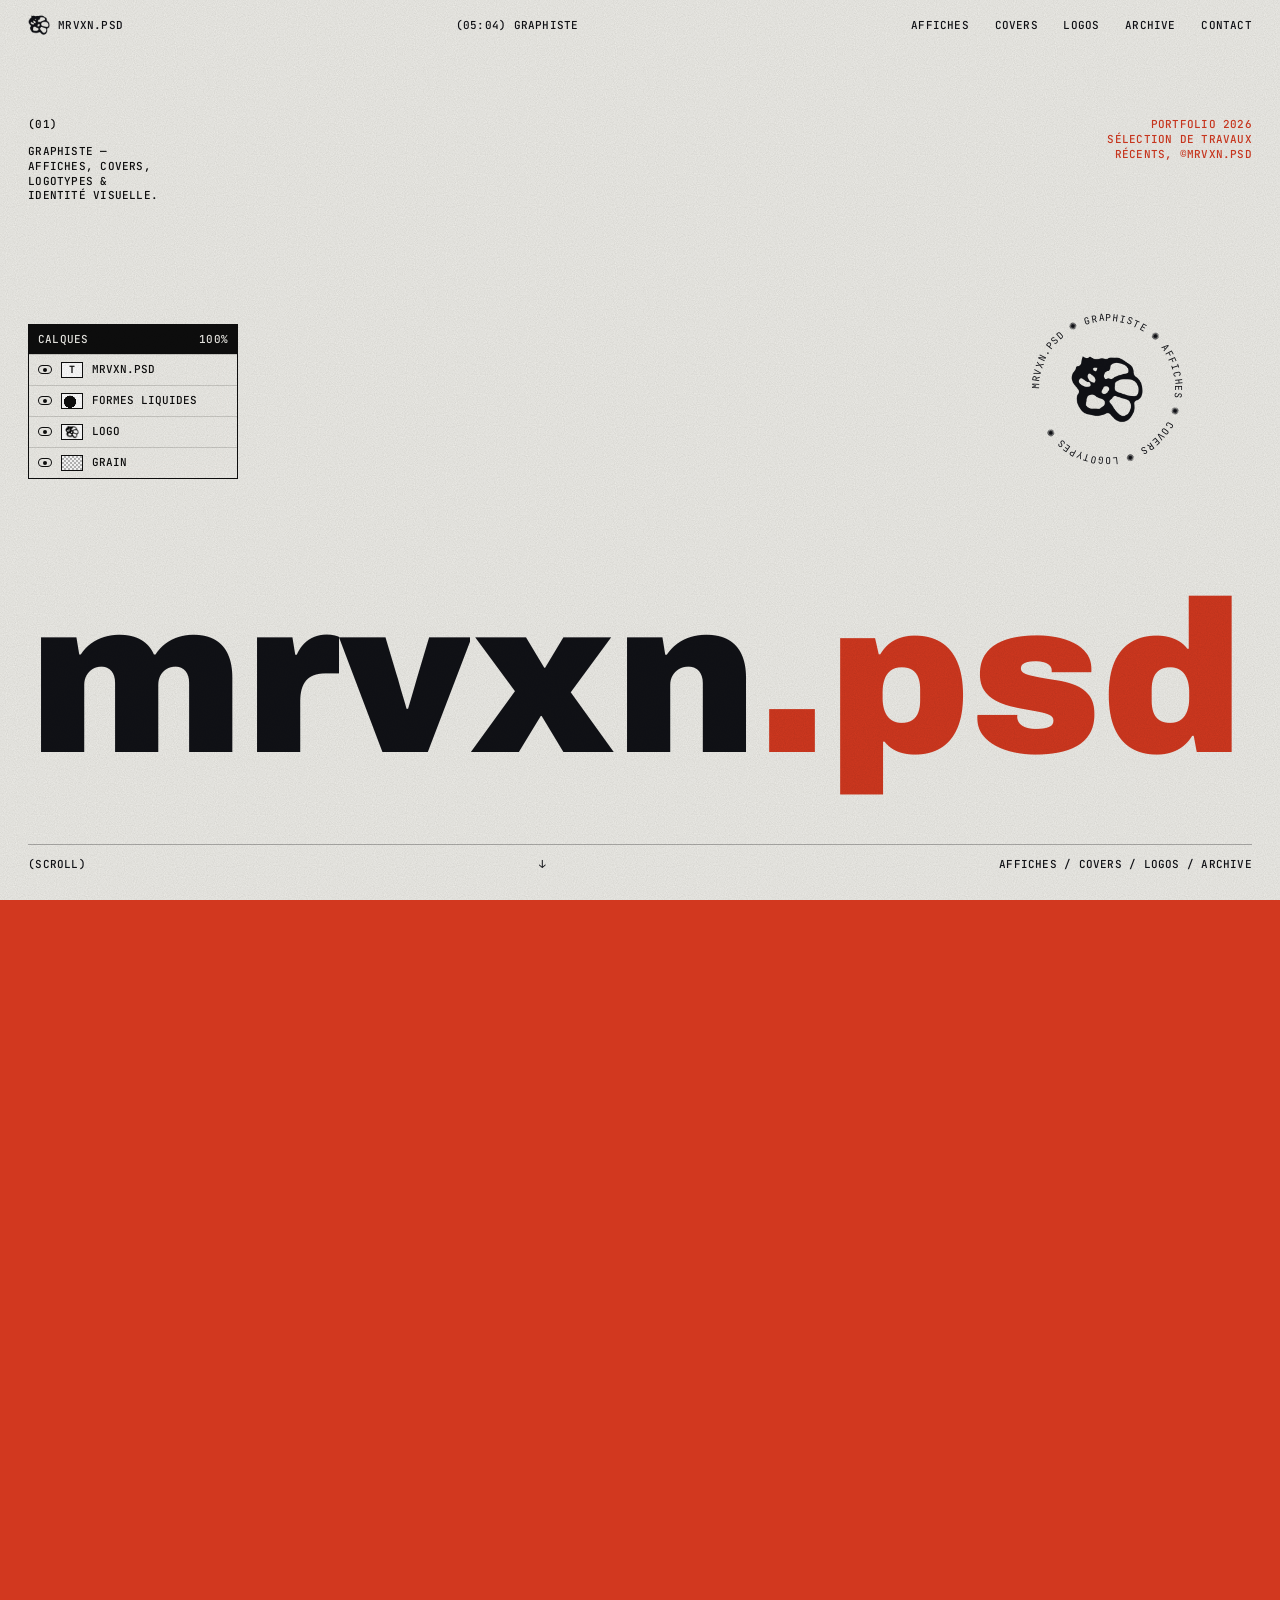
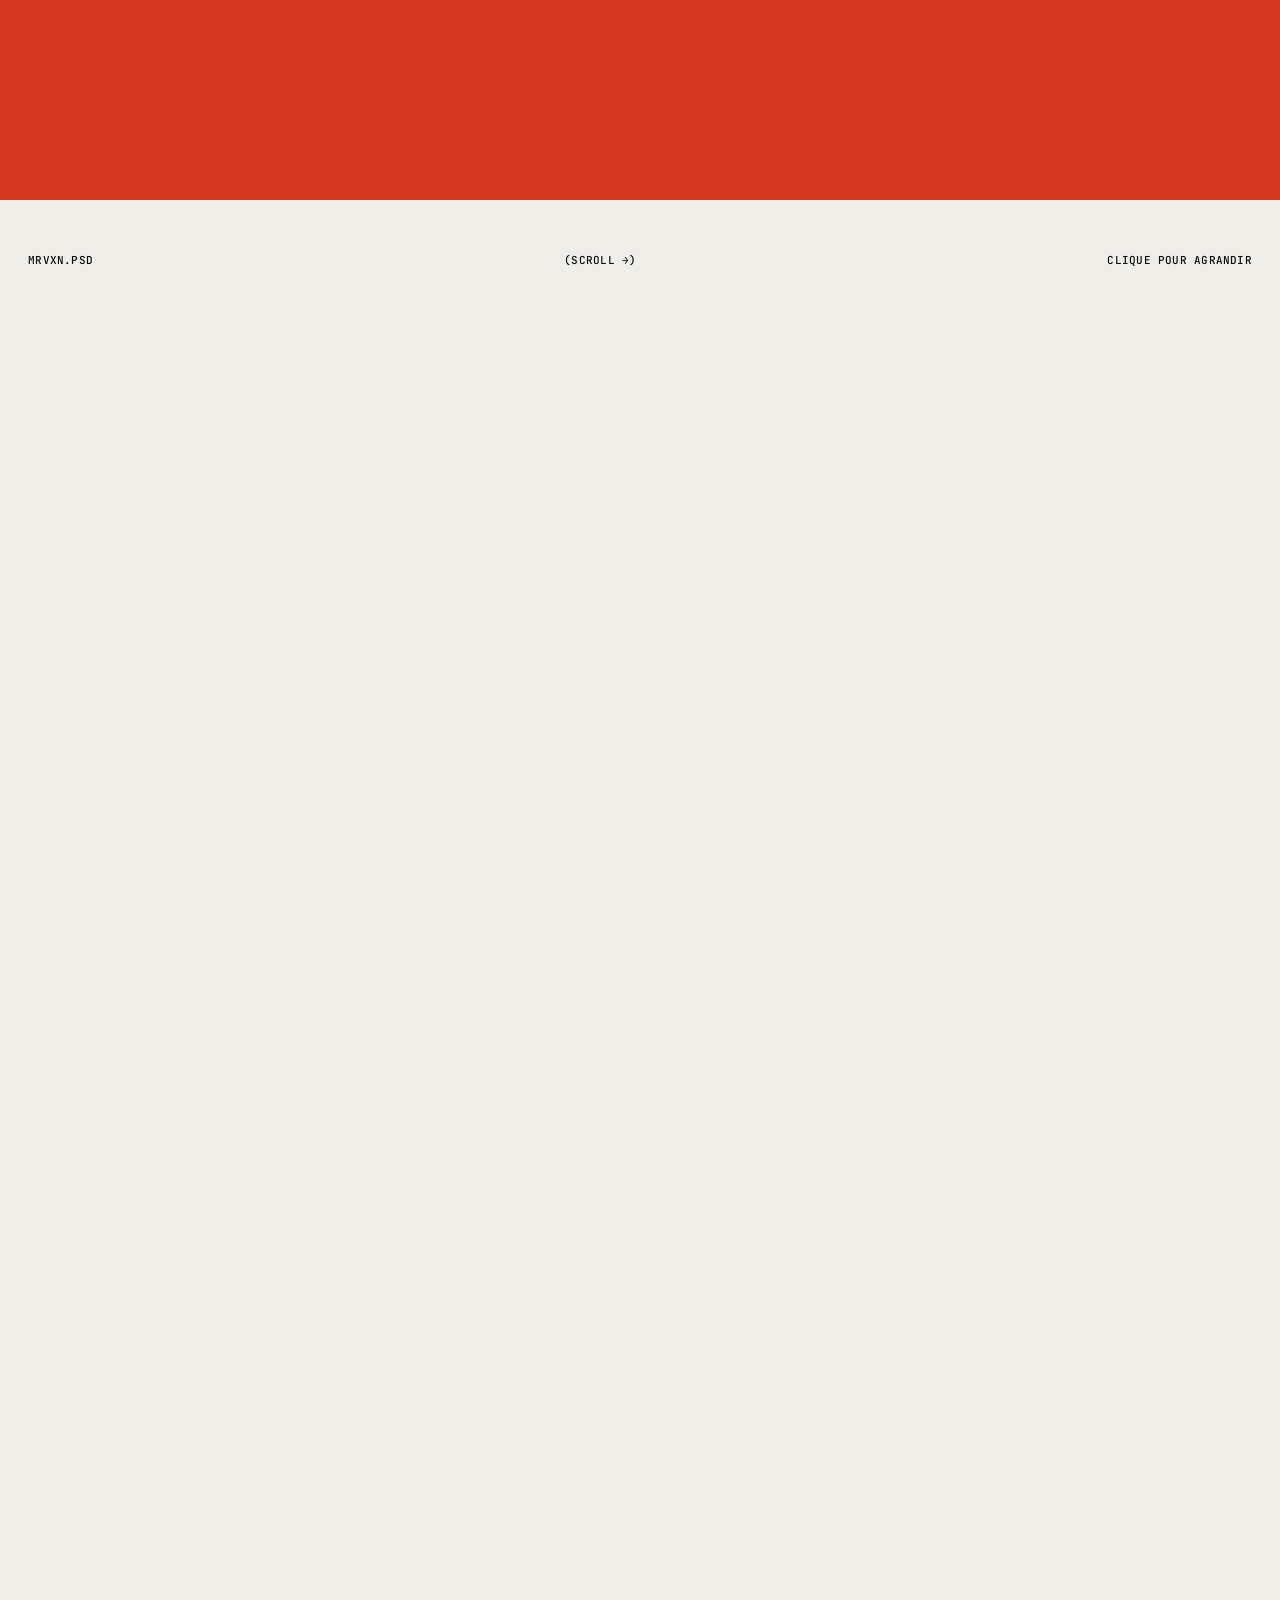
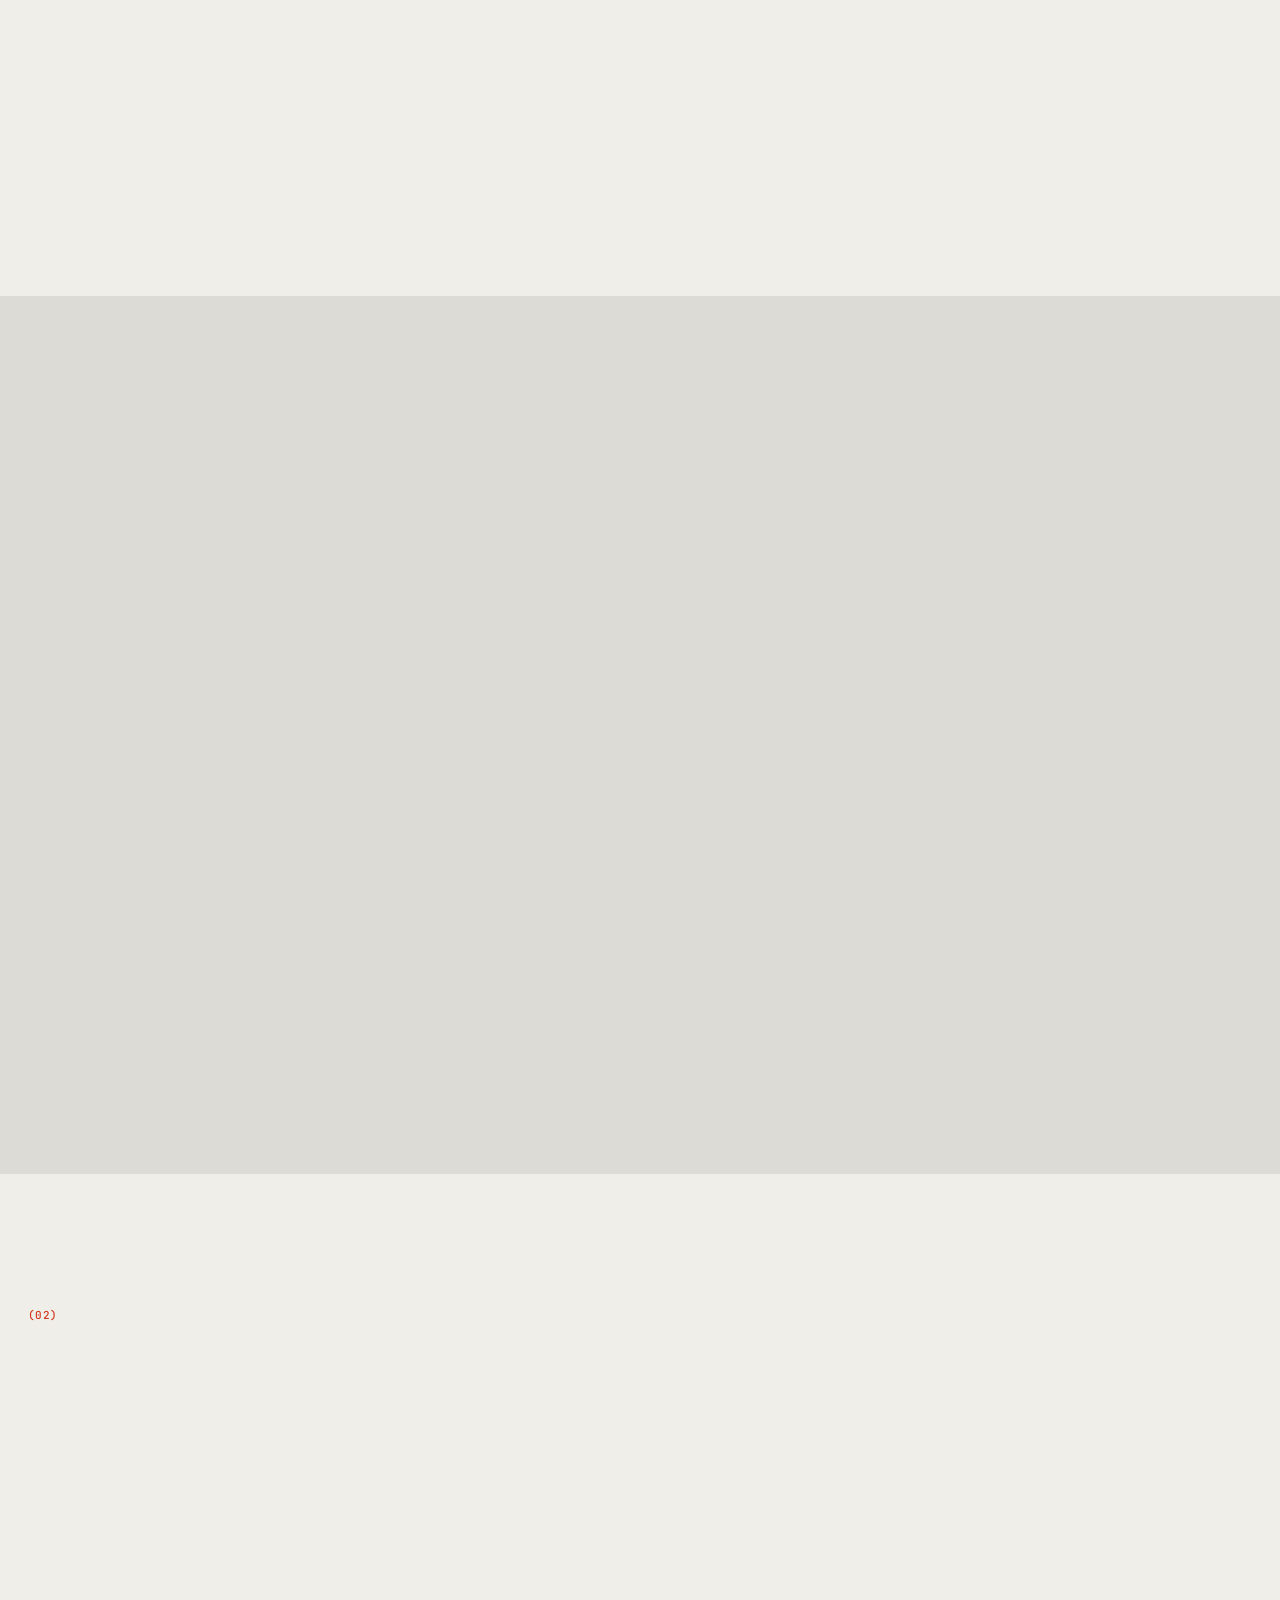
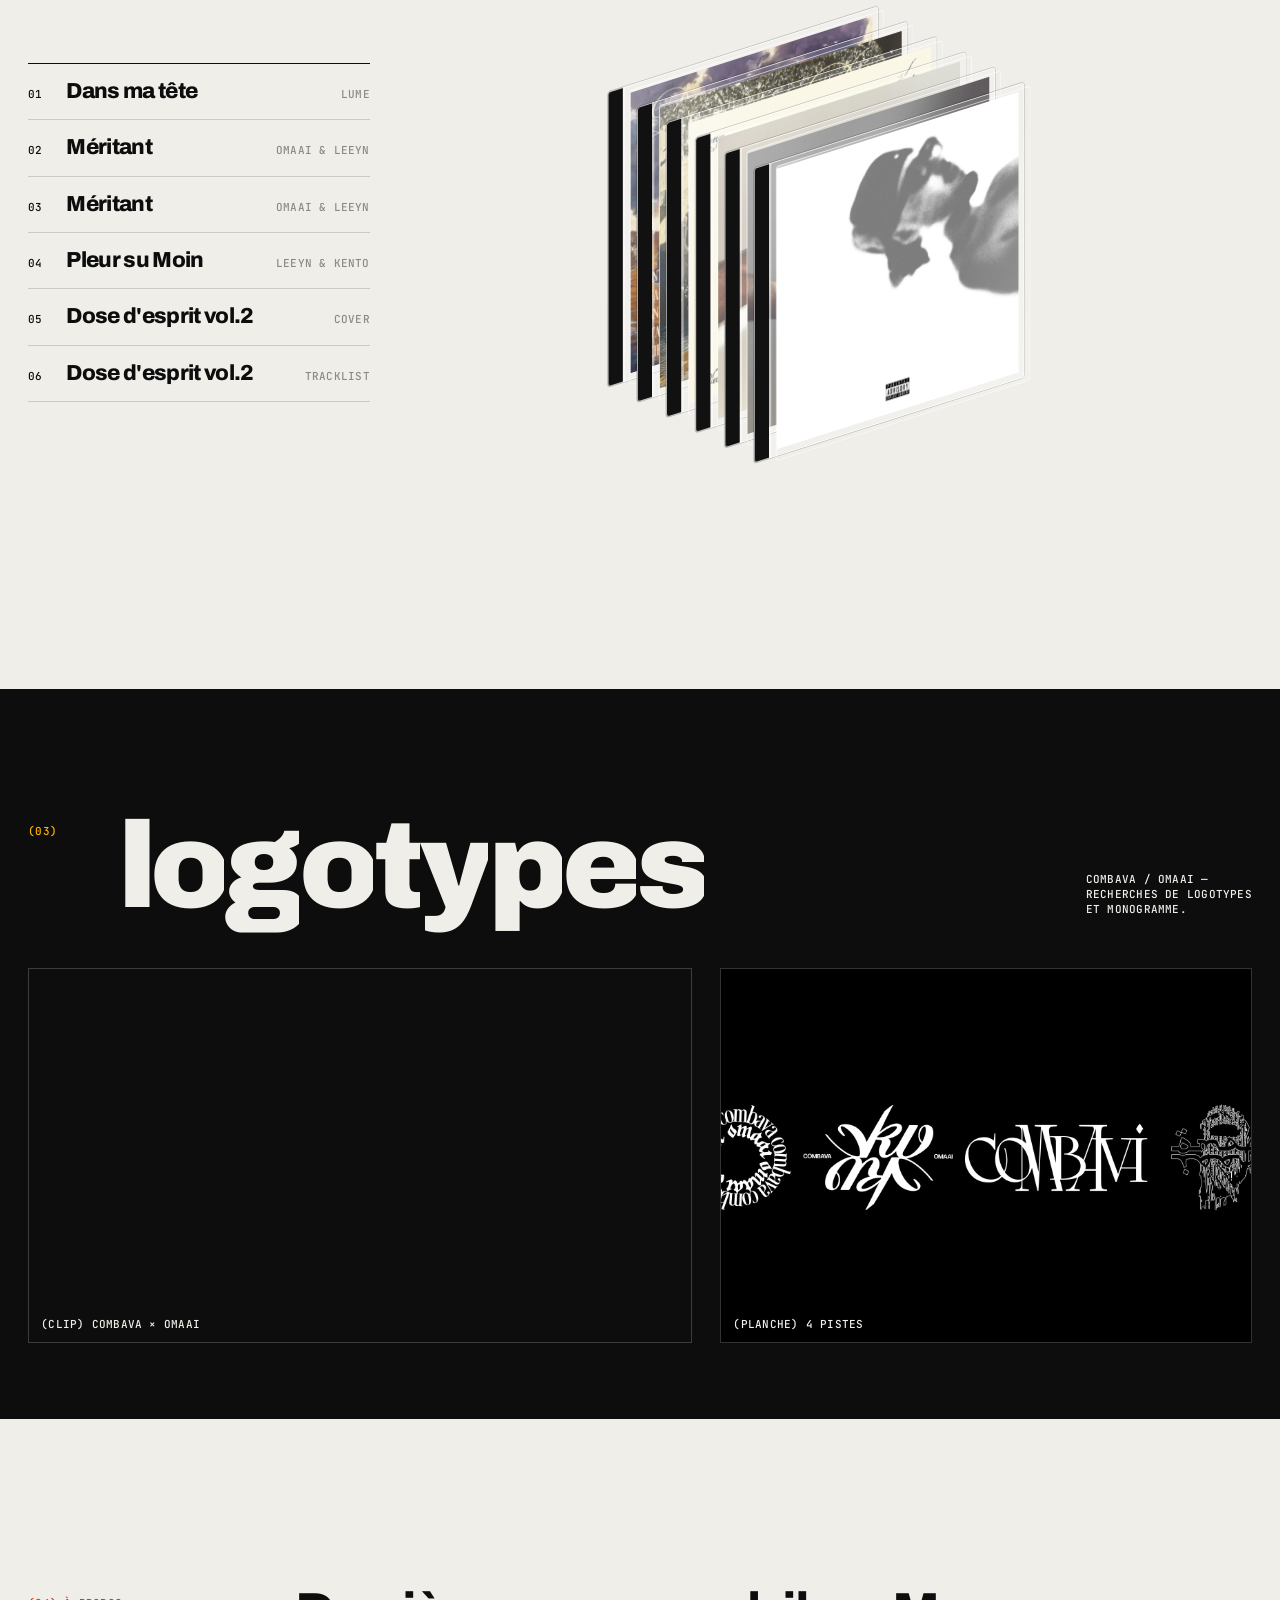
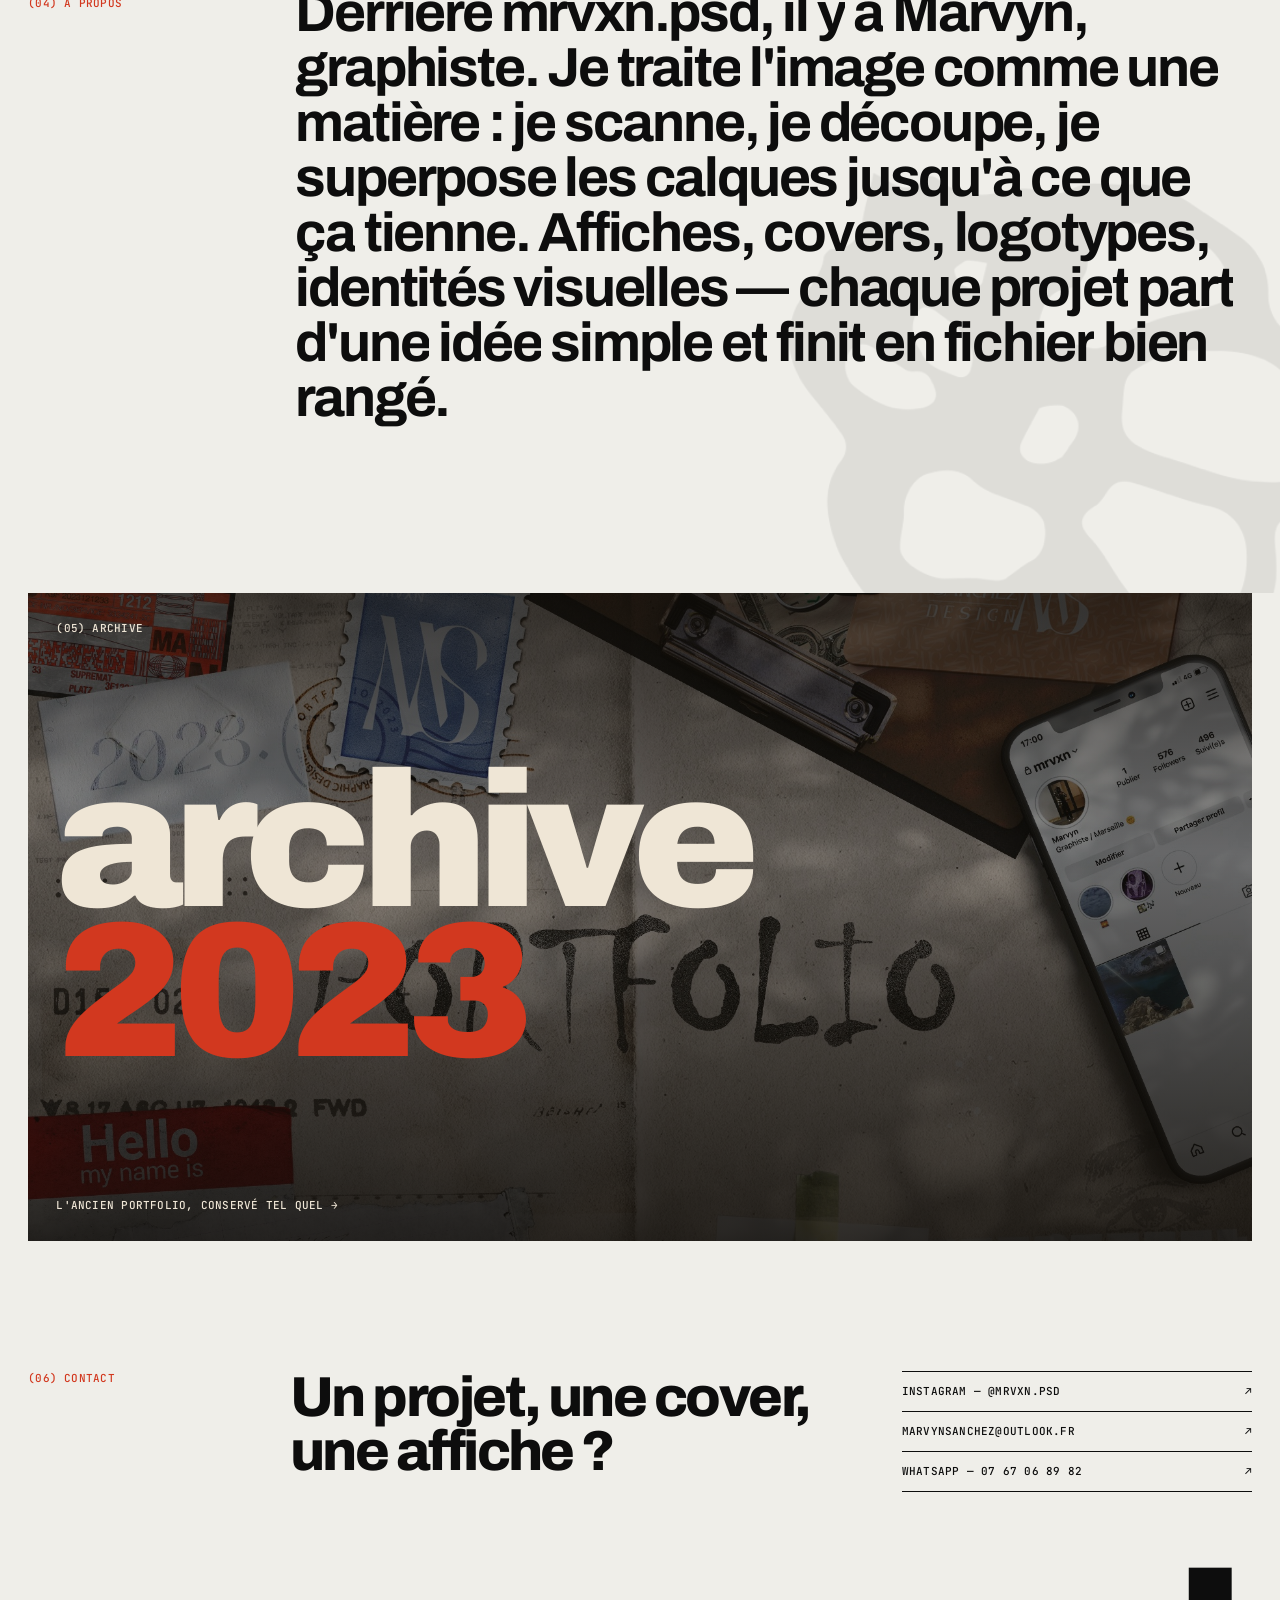
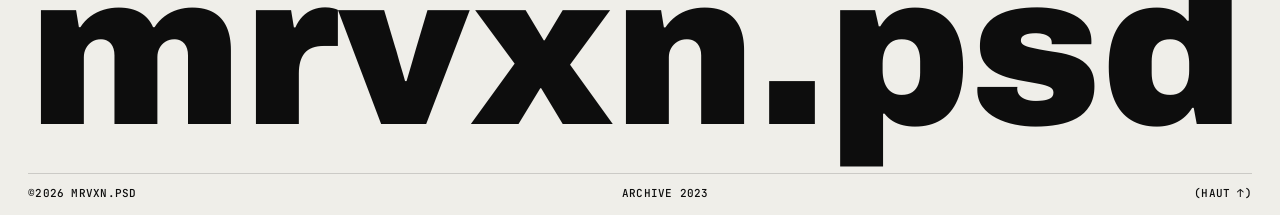
==== index.html @ ec406c9e "Add files via upload" ====
<!doctype html>
<html lang="fr">
<head>
<meta charset="utf-8">
<meta name="viewport" content="width=device-width, initial-scale=1">
<title>mrvxn.psd — Graphiste</title>
<meta name="description" content="Portfolio de mrvxn.psd, graphiste : affiches, covers, logotypes et identité visuelle.">
<link rel="icon" href="assets/logos/logo-noir.png">
<link rel="preconnect" href="https://fonts.googleapis.com">
<link rel="preconnect" href="https://fonts.gstatic.com" crossorigin>
<link href="https://fonts.googleapis.com/css2?family=Archivo:wdth,wght@62..125,100..900&family=JetBrains+Mono:wght@400;500&display=swap" rel="stylesheet">
<link rel="stylesheet" href="css/style.css">
</head>
<body class="is-loading">

<!-- LOADER -->
<div class="loader" aria-hidden="true">
  <div class="loader__top"><span>mrvxn.psd</span><span>(ouverture du fichier)</span><span>portfolio_2026.psd</span></div>
  <div class="loader__mark"><img src="assets/logos/logo-noir.png" alt=""></div>
  <div class="loader__bottom">
    <span class="loader__label">Chargement des calques</span>
    <span class="loader__bar"><i></i></span>
    <span class="loader__count">000</span>
  </div>
</div>
<div class="curtain" aria-hidden="true"></div>

<!-- GRAIN + CURSOR -->
<div class="grain" aria-hidden="true"></div>
<div class="cursor" aria-hidden="true"><span class="cursor__label"></span></div>

<!-- NAV -->
<header class="nav">
  <a class="nav__brand" href="#top"><img src="assets/logos/logo-blanc.png" alt=""><span>mrvxn.psd</span></a>
  <span class="nav__mid">(<span data-clock>00:00</span>) Graphiste</span>
  <nav class="nav__links">
    <a href="#affiches">Affiches</a>
    <a href="#covers">Covers</a>
    <a href="#logos">Logos</a>
    <a href="archive.html" data-transition>Archive</a>
    <a href="#contact">Contact</a>
  </nav>
</header>

<main id="top">

<!-- HERO -->
<section class="hero">
  <svg class="hero__blobs" data-layer="blob" aria-hidden="true">
    <defs>
      <filter id="goo">
        <feGaussianBlur in="SourceGraphic" stdDeviation="22" result="b"/>
        <feColorMatrix in="b" mode="matrix" values="1 0 0 0 0  0 1 0 0 0  0 0 1 0 0  0 0 0 40 -18"/>
      </filter>
    </defs>
    <g filter="url(#goo)" class="hero__blobs-g"></g>
  </svg>

  <div class="hero__meta hero__meta--tl rv">
    <span>(01)</span>
    <p>Graphiste —<br>affiches, covers,<br>logotypes &amp;<br>identité visuelle.</p>
  </div>
  <div class="hero__meta hero__meta--tr rv">
    <p>Portfolio 2026<br>Sélection de travaux<br>récents, ©mrvxn.psd</p>
  </div>

  <div class="hero__badge" data-layer="logo" aria-hidden="true">
    <svg viewBox="0 0 200 200" class="hero__badge-ring">
      <defs><path id="ring" d="M100,100 m-82,0 a82,82 0 1,1 164,0 a82,82 0 1,1 -164,0"/></defs>
      <text><textPath href="#ring">mrvxn.psd ✺ graphiste ✺ affiches ✺ covers ✺ logotypes ✺ </textPath></text>
    </svg>
    <img src="assets/logos/logo-noir.png" alt="">
  </div>

  <div class="hero__wordwrap">
    <h1 class="hero__word" data-layer="typo" aria-label="mrvxn.psd"><span class="hero__word-in"></span></h1>
    <div class="hero__word hero__word--top" data-layer="typo" aria-hidden="true"><span class="hero__word-in"></span></div>
  </div>

  <div class="layers" aria-label="Calques">
    <div class="layers__head"><span>Calques</span><span>100%</span></div>
    <button class="layers__row is-on" data-toggle="typo"><i class="eye"></i><b class="th th--t">T</b>mrvxn.psd</button>
    <button class="layers__row is-on" data-toggle="blob"><i class="eye"></i><b class="th th--b"></b>Formes liquides</button>
    <button class="layers__row is-on" data-toggle="logo"><i class="eye"></i><b class="th th--l"></b>Logo</button>
    <button class="layers__row is-on" data-toggle="grain"><i class="eye"></i><b class="th th--g"></b>Grain</button>
  </div>

  <div class="hero__foot">
    <span>(Scroll)</span>
    <span class="hero__arrow">↓</span>
    <span>Affiches / Covers / Logos / Archive</span>
  </div>
</section>

<!-- MARQUEE -->
<div class="marquee" aria-hidden="true">
  <div class="marquee__track">
    <span>Affiches <i>✺</i> Covers <i>✺</i> Logotypes <i>✺</i> Identité visuelle <i>✺</i> </span>
    <span>Affiches <i>✺</i> Covers <i>✺</i> Logotypes <i>✺</i> Identité visuelle <i>✺</i> </span>
  </div>
</div>

<!-- AFFICHES : bande horizontale -->
<section class="strip" id="affiches">
  <div class="strip__sticky">
    <div class="strip__head">
      <h2 class="title"><span class="title__n">(01)</span><span class="title__t" data-split>Affiches</span></h2>
      <p class="mono strip__intro rv">Série de trois affiches —<br>sculptures et objets d'archives<br>scannés en 3D, puis décomposés.</p>
      <span class="mono strip__count"><b data-strip-i>01</b> / <span data-strip-n>08</span></span>
    </div>
    <div class="strip__track">
      <figure class="card card--p" data-zoom="assets/affiches/narasimha.jpg">
        <figcaption><span>(01)</span>Narasimha<br>Affiche, 2026</figcaption>
        <img src="assets/affiches/narasimha.jpg" alt="Affiche Narasimha" loading="lazy">
      </figure>
      <figure class="card card--l card--scan" data-zoom="assets/affiches/scan-narasimha.jpg">
        <figcaption><span>(02)</span>Narasimha<br>Scan 3D, matière</figcaption>
        <img src="assets/affiches/scan-narasimha.jpg" alt="Scan 3D du relief Narasimha" loading="lazy">
      </figure>
      <figure class="card card--p" data-zoom="assets/affiches/pan-ourson.jpg">
        <figcaption><span>(03)</span>Pan &amp; ourson<br>Affiche, 2026</figcaption>
        <img src="assets/affiches/pan-ourson.jpg" alt="Affiche Pan et ourson" loading="lazy">
      </figure>
      <figure class="card card--l card--scan" data-zoom="assets/affiches/scan-pan.jpg">
        <figcaption><span>(04)</span>Pan &amp; ourson<br>Scan 3D, matière</figcaption>
        <img src="assets/affiches/scan-pan.jpg" alt="Scan 3D de la sculpture Pan et ourson" loading="lazy">
      </figure>
      <figure class="card card--p" data-zoom="assets/affiches/saxilby.jpg">
        <figcaption><span>(05)</span>Saxilby memorial helmet<br>Affiche, 2026</figcaption>
        <img src="assets/affiches/saxilby.jpg" alt="Affiche Saxilby" loading="lazy">
      </figure>
      <figure class="card card--l card--scan" data-zoom="assets/affiches/scan-saxilby.jpg">
        <figcaption><span>(06)</span>Saxilby<br>Scan 3D, matière</figcaption>
        <img src="assets/affiches/scan-saxilby.jpg" alt="Scan 3D du casque de Saxilby" loading="lazy">
      </figure>
      <figure class="card card--l" data-zoom="assets/affiches/scan-narasimha-relief.jpg">
        <figcaption><span>(07)</span>Narasimha<br>Relief, texture</figcaption>
        <img src="assets/affiches/scan-narasimha-relief.jpg" alt="Relief Narasimha texturé" loading="lazy">
      </figure>
      <figure class="card card--l" data-zoom="assets/affiches/mockup.jpg">
        <figcaption><span>(08)</span>La série<br>Mise en situation</figcaption>
        <img src="assets/affiches/mockup.jpg" alt="Les trois affiches encadrées" loading="lazy">
      </figure>
    </div>
    <div class="strip__foot mono"><span>mrvxn.psd</span><span>(Scroll →)</span><span>Clique pour agrandir</span></div>
  </div>
</section>

<!-- SÉRIE : bloc rouge -->
<section class="serie">
  <div class="serie__l">
    <h2 class="serie__title rv">Trois<br>affiches</h2>
    <span class="serie__n rv">(3)</span>
  </div>
  <div class="serie__r">
    <div class="serie__img clip" data-zoom="assets/affiches/mockup.jpg"><img src="assets/affiches/mockup.jpg" alt="Les trois affiches exposées" loading="lazy" data-parallax="0.12"></div>
    <div class="serie__rows">
      <div class="serie__row rv"><span>Sujets :</span><p>Narasimha, Pan &amp; ourson,<br>Saxilby memorial helmet</p></div>
      <div class="serie__row rv"><span>Matière :</span><p>Scans 3D, typographie<br>manuscrite, trames &amp; glitch</p></div>
      <div class="serie__row rv"><span>Format :</span><p>Affiches portrait,<br>série de trois</p></div>
    </div>
  </div>
</section>

<!-- COVERS : pile de boîtiers CD -->
<section class="covers" id="covers">
  <div class="covers__head">
    <h2 class="title"><span class="title__n">(02)</span><span class="title__t" data-split>Covers</span></h2>
    <p class="mono rv">Pochettes d'albums<br>et de singles, 2025 — 2026.</p>
  </div>
  <div class="covers__body">
    <ol class="covers__list mono">
      <li data-cd="0"><span>01</span><b>Dans ma tête</b><em>Lume</em></li>
      <li data-cd="1"><span>02</span><b>Méritant</b><em>Omaai &amp; Leeyn</em></li>
      <li data-cd="2"><span>03</span><b>Méritant</b><em>Omaai &amp; Leeyn</em></li>
      <li data-cd="3"><span>04</span><b>Pleur su Moin</b><em>Leeyn &amp; Kento</em></li>
      <li data-cd="4"><span>05</span><b>Dose d'esprit vol.2</b><em>Cover</em></li>
      <li data-cd="5"><span>06</span><b>Dose d'esprit vol.2</b><em>Tracklist</em></li>
    </ol>
    <div class="cds">
      <div class="cds__scene">
        <div class="cd" data-zoom="assets/covers/cover-06.jpg"><img src="assets/covers/cover-06.jpg" alt="Cover Dans ma tête, Lume" loading="lazy"></div>
        <div class="cd" data-zoom="assets/covers/deserving.jpg"><img src="assets/covers/deserving.jpg" alt="Cover Méritant" loading="lazy"></div>
        <div class="cd" data-zoom="assets/covers/deserving-chaine.jpg"><img src="assets/covers/deserving-chaine.jpg" alt="Cover Méritant, version chaîne" loading="lazy"></div>
        <div class="cd" data-zoom="assets/covers/pleur-su-moin.jpg"><img src="assets/covers/pleur-su-moin.jpg" alt="Cover Pleur su Moin" loading="lazy"></div>
        <div class="cd" data-zoom="assets/covers/dose-desprit-vol2.jpg"><img src="assets/covers/dose-desprit-vol2.jpg" alt="Cover Dose d'esprit vol.2" loading="lazy"></div>
        <div class="cd" data-zoom="assets/covers/dose-desprit-tracklist.jpg"><img src="assets/covers/dose-desprit-tracklist.jpg" alt="Tracklist Dose d'esprit vol.2" loading="lazy"></div>
      </div>
    </div>
  </div>
</section>

<!-- LOGOS -->
<section class="logos" id="logos">
  <div class="logos__head">
    <h2 class="title"><span class="title__n">(03)</span><span class="title__t" data-split>Logotypes</span></h2>
    <p class="mono rv">Combava / Omaai —<br>recherches de logotypes<br>et monogramme.</p>
  </div>
  <div class="logos__grid">
    <div class="logos__video clip">
      <video src="assets/logos/combava-omaai.mp4" muted loop playsinline preload="metadata"></video>
      <span class="mono logos__tag">(Clip) Combava × Omaai</span>
    </div>
    <div class="logos__sheet clip" data-zoom="assets/logos/combava-logos.jpg">
      <img src="assets/logos/combava-logos.jpg" alt="Quatre logotypes Combava" loading="lazy">
      <span class="mono logos__tag">(Planche) 4 pistes</span>
    </div>
  </div>
</section>

<!-- À PROPOS -->
<section class="about">
  <span class="mono about__n">(04) À propos</span>
  <p class="about__text" data-words>Derrière mrvxn.psd, il y a Marvyn, graphiste. Je traite l'image comme une matière : je scanne, je découpe, je superpose les calques jusqu'à ce que ça tienne. Affiches, covers, logotypes, identités visuelles — chaque projet part d'une idée simple et finit en fichier bien rangé.</p>
  <div class="about__mark" aria-hidden="true"><img src="assets/logos/logo-noir.png" alt=""></div>
</section>

<!-- PORTE VERS L'ARCHIVE -->
<a class="door" href="archive.html" data-transition data-cursor="Entrer">
  <div class="door__bg"><img src="assets/archive/01-logo.jpg" alt="" loading="lazy"></div>
  <div class="door__in">
    <span class="mono">(05) Archive</span>
    <h2 class="door__title">Archive<br><em>2023</em></h2>
    <span class="mono door__cta">L'ancien portfolio, conservé tel quel <b>→</b></span>
  </div>
</a>

</main>

<!-- CONTACT / FOOTER -->
<footer class="foot" id="contact">
  <div class="foot__top">
    <span class="mono">(06) Contact</span>
    <p class="foot__lead">Un projet, une cover,<br>une affiche ?</p>
    <div class="foot__links mono">
      <a href="https://www.instagram.com/mrvxn.psd" target="_blank" rel="noopener" data-cursor="Ouvrir">Instagram — @mrvxn.psd <b>↗</b></a>
      <a href="mailto:marvynsanchez@outlook.fr" data-cursor="Écrire">marvynsanchez@outlook.fr <b>↗</b></a>
      <a href="https://wa.me/33767068982" target="_blank" rel="noopener" data-cursor="Écrire">WhatsApp — 07 67 06 89 82 <b>↗</b></a>
    </div>
  </div>
  <div class="foot__word" aria-hidden="true"><span class="foot__word-in">mrvxn.psd</span></div>
  <div class="foot__bar mono"><span>©2026 mrvxn.psd</span><a href="archive.html" data-transition>Archive 2023</a><a href="#top">(Haut ↑)</a></div>
</footer>

<!-- LIGHTBOX -->
<div class="lb" aria-hidden="true"><img alt=""><span class="mono lb__close">(Fermer)</span></div>

<script src="js/main.js"></script>
</body>
</html>
---- css/style.css ----
/* ============ mrvxn.psd — styles ============ */
:root{
  --bg:#efeee9;
  --ink:#0d0d0d;
  --red:#d2381f;
  --grey:#8b8a84;
  --line:rgba(13,13,13,.16);
  --pad:clamp(16px,2.2vw,34px);
  --display:"Archivo","Helvetica Neue",Helvetica,Arial,sans-serif;
  --mono:"JetBrains Mono",ui-monospace,Menlo,monospace;
  --ease:cubic-bezier(.16,1,.3,1);
  --ease-io:cubic-bezier(.76,0,.24,1);
}
*{box-sizing:border-box;margin:0;padding:0}
html{-webkit-text-size-adjust:100%}
body{background:var(--bg);color:var(--ink);font-family:var(--display);overflow-x:hidden;-webkit-font-smoothing:antialiased}
body.is-loading{overflow:hidden}
img,video{display:block;max-width:100%}
a{color:inherit;text-decoration:none}
button{font:inherit;color:inherit;background:none;border:0;cursor:pointer}
::selection{background:var(--red);color:#fff}

.mono,.nav,.hero__meta,.hero__foot,.layers,.loader,figcaption{
  font-family:var(--mono);font-size:11px;line-height:1.35;letter-spacing:.02em;text-transform:uppercase;font-weight:500;
}

/* ---------- reveal helpers ---------- */
.rv{opacity:0;transform:translateY(24px);transition:opacity .9s var(--ease),transform .9s var(--ease)}
.rv.in{opacity:1;transform:none}
.clip{clip-path:inset(100% 0 0 0);transition:clip-path 1.2s var(--ease-io)}
.clip.in{clip-path:inset(0)}
.clip img,.clip video{transform:scale(1.25);transition:transform 1.6s var(--ease)}
.clip.in img,.clip.in video{transform:scale(1)}
.w{display:inline-block;overflow:hidden;vertical-align:top;padding-bottom:.16em;margin-bottom:-.16em}
.w>i{display:inline-block;font-style:normal;transform:translateY(110%);transition:transform .9s var(--ease)}
.in .w>i,.w.in>i{transform:none}

/* ---------- loader ---------- */
.loader{position:fixed;inset:0;z-index:100;background:var(--ink);color:var(--bg);display:flex;flex-direction:column;justify-content:space-between;padding:var(--pad);transition:clip-path 1s var(--ease-io);clip-path:inset(0)}
.loader.done{clip-path:inset(0 0 100% 0)}
.loader__top{display:flex;justify-content:space-between;gap:12px}
.loader__mark{align-self:center;width:min(34vw,220px);aspect-ratio:1;display:grid;place-items:center}
.loader__mark img{width:100%;filter:invert(1);animation:spin 6s linear infinite, pulse 1.6s var(--ease-io) infinite alternate}
.loader__bottom{display:grid;grid-template-columns:auto 1fr auto;gap:16px;align-items:center}
.loader__bar{height:1px;background:rgba(255,255,255,.25);position:relative}
.loader__bar i{position:absolute;inset:0;background:var(--red);transform-origin:left;transform:scaleX(0)}
.loader__count{font-family:var(--display);font-weight:900;font-size:clamp(48px,9vw,140px);line-height:.8;letter-spacing:-.05em;font-variant-numeric:tabular-nums}
@keyframes spin{to{rotate:360deg}}
@keyframes pulse{from{scale:.82}to{scale:1.05}}

.curtain{position:fixed;inset:0;z-index:99;background:var(--red);transform:translateY(100%);pointer-events:none}
.curtain.up{transform:none;transition:transform .7s var(--ease-io)}
.curtain.off{transform:translateY(-100%);transition:transform .8s var(--ease-io)}

/* ---------- grain + cursor ---------- */
.grain{position:fixed;inset:-100px;z-index:90;pointer-events:none;opacity:.2;mix-blend-mode:multiply;
  background-image:url("data:image/svg+xml,%3Csvg xmlns='http://www.w3.org/2000/svg' width='220' height='220'%3E%3Cfilter id='n'%3E%3CfeTurbulence type='fractalNoise' baseFrequency='.9' numOctaves='2' stitchTiles='stitch'/%3E%3CfeColorMatrix values='0 0 0 0 0 0 0 0 0 0 0 0 0 0 0 0 0 0 .55 0'/%3E%3C/filter%3E%3Crect width='100%25' height='100%25' filter='url(%23n)'/%3E%3C/svg%3E");
  animation:grain 1s steps(6) infinite}
.grain.off{display:none}
@keyframes grain{0%{transform:translate(0,0)}20%{transform:translate(-40px,30px)}40%{transform:translate(30px,-50px)}60%{transform:translate(-60px,-20px)}80%{transform:translate(50px,60px)}100%{transform:translate(0,0)}}

.cursor{position:fixed;left:0;top:0;z-index:95;pointer-events:none;width:12px;height:12px;margin:-6px 0 0 -6px;border-radius:50%;background:var(--red);display:grid;place-items:center;transition:width .35s var(--ease),height .35s var(--ease),margin .35s var(--ease),opacity .3s;opacity:0}
.cursor.on{opacity:1}
.cursor.big{width:84px;height:84px;margin:-42px 0 0 -42px}
.cursor__label{font-family:var(--mono);font-size:10px;text-transform:uppercase;color:#fff;opacity:0;transition:opacity .2s;white-space:nowrap}
.cursor.big .cursor__label{opacity:1}
@media (hover:none){.cursor{display:none}}

/* ---------- nav ---------- */
.nav{position:fixed;top:0;left:0;right:0;z-index:80;display:flex;justify-content:space-between;align-items:center;padding:14px var(--pad);color:#fff;mix-blend-mode:difference}
.nav__brand{display:flex;align-items:center;gap:8px}
.nav__brand img{width:22px;height:22px;transition:rotate .8s var(--ease)}
.nav__brand:hover img{rotate:180deg}
.nav__links{display:flex;gap:clamp(12px,2vw,30px)}
.nav__links a{position:relative}
.nav__links a::after{content:"";position:absolute;left:0;right:0;bottom:-3px;height:1px;background:currentColor;transform:scaleX(0);transform-origin:right;transition:transform .5s var(--ease)}
.nav__links a:hover::after{transform:scaleX(1);transform-origin:left}
@media (max-width:760px){.nav__mid{display:none}.nav__links a:nth-child(-n+3){display:none}}

/* ---------- hero ---------- */
.hero{position:relative;height:100svh;min-height:560px;overflow:hidden;display:flex;flex-direction:column;justify-content:flex-end;padding:0 var(--pad) var(--pad)}
.hero__blobs{position:absolute;inset:0;width:100%;height:100%;transition:opacity .4s}
.hero__blobs circle{fill:var(--ink)}
.hero__meta{position:absolute;top:clamp(70px,13vh,130px);max-width:240px}
.hero__meta span{display:block;margin-bottom:12px}
.hero__meta--tl{left:var(--pad)}
.hero__meta--tr{right:var(--pad);text-align:right;color:var(--red)}
.hero__badge{position:absolute;right:clamp(16px,7vw,120px);top:34%;width:clamp(110px,13vw,190px);aspect-ratio:1;display:grid;place-items:center;transition:opacity .4s,scale .6s var(--ease)}
.hero__badge-ring{position:absolute;inset:0;animation:spin 18s linear infinite}
.hero__badge-ring text{font-family:var(--mono);font-size:11.6px;letter-spacing:.09em;text-transform:uppercase;fill:#fff}
.hero__badge{mix-blend-mode:difference}
.hero__badge img{width:46%;filter:invert(1);animation:spin 26s linear infinite reverse}
.hero__word{position:relative;font-weight:900;font-stretch:100%;line-height:.8;letter-spacing:-.055em;white-space:nowrap;color:#fff;mix-blend-mode:difference;margin-bottom:clamp(40px,7vh,70px);user-select:none;transition:opacity .4s}
.hero__word-in{display:inline-block;transform-origin:left bottom}
.hero__word .l{display:inline-block;overflow:hidden;padding-bottom:.14em;margin-bottom:-.14em}
.hero__word .l i{display:inline-block;font-style:normal;transform:translateY(115%) rotate(8deg);transform-origin:left bottom;transition:transform 1.3s var(--ease);will-change:transform}
body.is-ready .hero__word .l i{transform:none}
.hero__word .l.dot i,.hero__word .l.ext i{color:transparent}
.hero__wordwrap{position:relative;margin-bottom:clamp(40px,7vh,70px)}
.hero__wordwrap .hero__word{margin-bottom:0}
.hero__word--top{position:absolute;left:0;right:0;bottom:0;mix-blend-mode:normal;color:transparent;pointer-events:none}
.hero__word--top .l.dot i,.hero__word--top .l.ext i{color:var(--red)}
.hero__foot{position:relative;display:flex;justify-content:space-between;align-items:center;border-top:1px solid rgba(255,255,255,.3);padding-top:12px;color:#fff;mix-blend-mode:difference}
.hero__arrow{animation:bob 1.4s var(--ease-io) infinite alternate}
@keyframes bob{to{transform:translateY(6px)}}
[data-layer].hidden{opacity:0;pointer-events:none}

.layers{position:absolute;left:var(--pad);top:36%;width:210px;background:rgba(239,238,233,.82);backdrop-filter:blur(8px);border:1px solid var(--ink);z-index:3;opacity:0;transform:translateY(20px);transition:opacity .8s var(--ease) 1.1s,transform .8s var(--ease) 1.1s}
body.is-ready .layers{opacity:1;transform:none}
.layers__head{display:flex;justify-content:space-between;padding:7px 9px;background:var(--ink);color:var(--bg)}
.layers__row{display:flex;align-items:center;gap:9px;width:100%;padding:7px 9px;border-top:1px solid var(--line);text-align:left;text-transform:uppercase;transition:background .2s,color .2s}
.layers__row:hover{background:var(--ink);color:var(--bg)}
.layers__row:not(.is-on){color:var(--grey)}
.eye{width:14px;height:9px;border:1.5px solid currentColor;border-radius:60% 60% 60% 60%/90% 90% 90% 90%;position:relative;flex:none}
.eye::after{content:"";position:absolute;inset:1.5px 4px;background:currentColor;border-radius:50%}
.layers__row:not(.is-on) .eye{border-color:transparent}
.layers__row:not(.is-on) .eye::after{inset:3px 0;border-radius:0;height:1.5px}
.th{width:22px;height:16px;border:1px solid currentColor;flex:none;display:grid;place-items:center;font-size:10px;background:#fff;color:var(--ink)}
.th--b{background:radial-gradient(circle at 40% 55%,#0d0d0d 42%,#fff 44%)}
.th--l{background:#fff url(../assets/logos/logo-noir.png) center/contain no-repeat}
.th--g{background:repeating-conic-gradient(#bbb 0 25%,#fff 0 50%) 0 0/4px 4px}
@media (max-width:760px){.layers{top:auto;bottom:calc(var(--pad) + 22vw + 80px);width:180px}.hero__badge{top:24%}.hero__meta--tr{display:none}}

/* ---------- marquee ---------- */
.marquee{overflow:hidden;border-block:1px solid var(--ink);padding:10px 0;white-space:nowrap}
.marquee__track{display:inline-flex;animation:marq 22s linear infinite}
.marquee span{font-weight:900;font-size:clamp(28px,5vw,74px);letter-spacing:-.04em;text-transform:uppercase;padding-right:.3em}
.marquee i{font-style:normal;color:var(--red);display:inline-block;animation:spin 5s linear infinite}
@keyframes marq{to{transform:translateX(-50%)}}

/* ---------- titles ---------- */
.title{display:flex;align-items:flex-start;gap:.5em;font-weight:900;font-size:clamp(46px,9.5vw,170px);line-height:.82;letter-spacing:-.055em;text-transform:lowercase}
.title__n{font-family:var(--mono);font-size:11px;letter-spacing:.02em;font-weight:500;line-height:1.35;padding-top:.6em;color:var(--red)}

/* ---------- strip (affiches) ---------- */
.strip{position:relative}
.strip__sticky{position:sticky;top:0;height:100svh;overflow:hidden;display:flex;flex-direction:column;justify-content:space-between;padding:clamp(56px,9vh,84px) 0 var(--pad)}
.strip__head{display:grid;grid-template-columns:1fr auto auto;gap:clamp(20px,5vw,90px);align-items:end;padding:0 var(--pad)}
.strip__head .title{font-size:clamp(40px,7vw,120px)}
.strip__count b{color:var(--red)}
.strip__track{display:flex;align-items:center;gap:clamp(8px,1vw,14px);padding:0 50vw;will-change:transform;flex:1;min-height:0}
.card{position:relative;flex:none;--s:1;height:clamp(150px,27vh,270px);margin-inline:calc((var(--s) - 1) * var(--w,100px) / 2);transform:scale(var(--s));cursor:pointer;z-index:calc(var(--s) * 10)}
.card img{height:100%;width:auto;max-width:none;background:#fff;box-shadow:0 0 0 1px var(--line)}
.card--scan img{filter:contrast(1.04)}
.card figcaption{position:absolute;left:0;bottom:calc(100% + 8px);white-space:nowrap;font-size:calc(11px / var(--s));opacity:var(--o,0);transform:translateY(calc((1 - var(--o,0)) * 8px));pointer-events:none}
.card figcaption span{display:block;margin-bottom:.9em;color:var(--red)}
.strip__foot{display:flex;justify-content:space-between;padding:0 var(--pad)}
@media (max-width:760px){.strip__head{grid-template-columns:1fr auto}.strip__intro{display:none}}

/* ---------- série (rouge) ---------- */
.serie{display:grid;grid-template-columns:1fr 1.25fr;gap:var(--pad);padding:clamp(60px,10vw,150px) var(--pad);background:#dcdbd6;color:var(--red)}
.serie__l{display:flex;flex-direction:column;justify-content:space-between;gap:40px}
.serie__title{font-weight:800;font-size:clamp(44px,8vw,140px);line-height:.84;letter-spacing:-.055em;text-transform:uppercase}
.serie__n{font-weight:500;font-size:clamp(44px,7vw,120px);letter-spacing:-.05em;transition-delay:.15s}
.serie__img{overflow:hidden;cursor:pointer;aspect-ratio:3/2}
.serie__img img{width:100%;height:115%;object-fit:cover}
.serie__rows{margin-top:var(--pad)}
.serie__row{display:flex;justify-content:space-between;align-items:flex-end;gap:20px;border-bottom:1px solid var(--red);padding:16px 0 8px;font-weight:700;font-size:12px;line-height:1.05;text-transform:uppercase;letter-spacing:-.01em}
.serie__row p{text-align:right}
@media (max-width:760px){.serie{grid-template-columns:1fr}}

/* ---------- covers ---------- */
.covers{padding:clamp(70px,10vw,160px) var(--pad) clamp(40px,6vw,90px);overflow:hidden}
.covers__head{display:flex;justify-content:space-between;align-items:flex-end;gap:20px;flex-wrap:wrap}
.covers__body{display:grid;grid-template-columns:minmax(240px,.8fr) 2fr;gap:var(--pad);align-items:center;margin-top:clamp(20px,4vw,60px)}
.covers__list{list-style:none;border-top:1px solid var(--ink)}
.covers__list li{display:grid;grid-template-columns:28px 1fr auto;gap:10px;align-items:baseline;padding:13px 0;border-bottom:1px solid var(--line);cursor:pointer;transition:padding .5s var(--ease),color .3s}
.covers__list b{font-family:var(--display);font-weight:800;font-size:clamp(17px,1.7vw,26px);letter-spacing:-.03em;text-transform:none}
.covers__list em{font-style:normal;color:var(--grey)}
.covers__list li.on{padding-left:14px;color:var(--red)}
.cds{height:clamp(380px,60vw,760px);display:grid;place-items:center;perspective:none}
.cds__scene{position:relative;width:clamp(170px,24vw,360px);aspect-ratio:1;transform-style:preserve-3d;transform:rotateX(-24deg) rotateY(38deg)}
.cd{position:absolute;inset:0;transform-style:preserve-3d;transition:opacity .8s;cursor:pointer;opacity:0}
.cds.in .cd{opacity:1}
.cd img{width:100%;height:100%;object-fit:cover;display:block}
.cd::before{content:"";position:absolute;inset:-2.5% -2.5% -2.5% -9%;border-radius:4px;background:linear-gradient(90deg,#111 0 5.5%,rgba(255,255,255,.55) 5.5% 6.5%,rgba(255,255,255,.14) 6.5%);box-shadow:inset 0 0 0 1px rgba(255,255,255,.7),0 0 0 1px rgba(0,0,0,.18);transform:translateZ(-1px)}
.cd::after{content:"";position:absolute;inset:-2.5%;border-radius:4px;background:linear-gradient(115deg,rgba(255,255,255,.35) 0,rgba(255,255,255,0) 30%,rgba(255,255,255,0) 62%,rgba(255,255,255,.22) 100%);box-shadow:inset 0 0 0 1px rgba(255,255,255,.6);transform:translateZ(9px);pointer-events:none}
@media (max-width:760px){.covers__body{grid-template-columns:1fr}.cds{order:-1}}

/* ---------- logos ---------- */
.logos{background:var(--ink);color:var(--bg);padding:clamp(70px,10vw,160px) 0 clamp(40px,6vw,90px)}
.logos__head{display:flex;justify-content:space-between;align-items:flex-end;gap:20px;flex-wrap:wrap;padding:0 var(--pad)}
.logos .title__n{color:#ffb400}
.logos__grid{display:grid;grid-template-columns:1.25fr 1fr;gap:var(--pad);padding:0 var(--pad);margin-top:clamp(24px,4vw,60px)}
.logos__video,.logos__sheet{position:relative;overflow:hidden;border:1px solid rgba(255,255,255,.2)}
.logos__video video{width:100%;height:100%;object-fit:cover;aspect-ratio:16/9}
.logos__sheet{cursor:pointer;display:grid;place-items:center;background:#000}
.logos__sheet img{filter:invert(1);width:100%;height:100%;object-fit:cover}
.logos__tag{position:absolute;left:12px;bottom:10px}
@media (max-width:760px){.logos__grid{grid-template-columns:1fr}}

/* ---------- about ---------- */
.about{position:relative;padding:clamp(80px,13vw,220px) var(--pad);display:grid;grid-template-columns:minmax(120px,1fr) 4fr;gap:var(--pad);overflow:hidden}
.about__n{color:var(--red);padding-top:.9em}
.about__text{font-weight:700;font-size:clamp(26px,4.3vw,76px);line-height:1;letter-spacing:-.04em;max-width:18em;position:relative;z-index:1}
.about__text .w>i{transition-duration:.8s}
.about__mark{position:absolute;right:-6vw;bottom:-10vw;width:46vw;opacity:.07;animation:spin 60s linear infinite}
.about__mark img{width:100%}
@media (max-width:760px){.about{grid-template-columns:1fr}}

/* ---------- door (archive) ---------- */
.door{position:relative;display:block;margin:0 var(--pad) var(--pad);height:clamp(380px,72vh,760px);overflow:hidden;background:#17140f;color:#efe6d6}
.door__bg{position:absolute;inset:0;opacity:.55;transition:opacity .8s,transform 1.4s var(--ease);transform:scale(1.02)}
.door__bg img{width:100%;animation:doorscroll 26s linear infinite alternate}
@keyframes doorscroll{to{transform:translateY(calc(-100% + 72vh))}}
.door:hover .door__bg{opacity:.9;transform:scale(1.07)}
.door__in{position:absolute;inset:0;display:flex;flex-direction:column;justify-content:space-between;padding:var(--pad);background:linear-gradient(180deg,rgba(15,12,8,.55),rgba(15,12,8,0) 40%,rgba(15,12,8,.75))}
.door__title{font-weight:900;font-size:clamp(64px,15vw,260px);line-height:.78;letter-spacing:-.06em;text-transform:lowercase;transition:letter-spacing 1s var(--ease)}
.door__title em{font-style:normal;color:var(--red)}
.door:hover .door__title{letter-spacing:-.035em}
.door__cta b{display:inline-block;transition:transform .5s var(--ease)}
.door:hover .door__cta b{transform:translateX(10px)}

/* ---------- footer ---------- */
.foot{padding:clamp(50px,8vw,120px) var(--pad) 14px;overflow:hidden}
.foot__top{display:grid;grid-template-columns:minmax(120px,1fr) 2.5fr 1.5fr;gap:var(--pad);align-items:start}
.foot__top>span{color:var(--red)}
.foot__lead{font-weight:800;font-size:clamp(28px,4.4vw,72px);line-height:.95;letter-spacing:-.045em}
.foot__links{display:flex;flex-direction:column}
.foot__links a{display:flex;justify-content:space-between;padding:12px 0;border-bottom:1px solid var(--ink);transition:padding .5s var(--ease),color .3s}
.foot__links a:first-child{border-top:1px solid var(--ink)}
.foot__links a:hover{padding-inline:10px;color:var(--red)}
.foot__word{font-weight:900;line-height:1.02;letter-spacing:-.055em;white-space:nowrap;margin:clamp(20px,4vw,70px) 0 10px}
.foot__word-in{display:inline-block;transform-origin:left bottom}
.foot__bar{display:flex;justify-content:space-between;border-top:1px solid var(--line);padding-top:12px}
@media (max-width:760px){.foot__top{grid-template-columns:1fr}}

/* ---------- lightbox ---------- */
.lb{position:fixed;inset:0;z-index:85;background:rgba(239,238,233,.96);display:grid;place-items:center;padding:5vh 5vw;opacity:0;pointer-events:none;transition:opacity .4s;cursor:zoom-out}
.lb.on{opacity:1;pointer-events:auto}
.lb img{max-width:100%;max-height:90vh;object-fit:contain;transform:scale(.92);transition:transform .7s var(--ease);box-shadow:0 30px 80px rgba(0,0,0,.18)}
.lb.on img{transform:none}
.lb__close{position:absolute;top:60px;right:var(--pad)}

/* ============ ARCHIVE (espace à part) ============ */
body.archive{--bg:#14120e;--ink:#eadfcd;--line:rgba(234,223,205,.18);--red:#e8582f;background:var(--bg);color:var(--ink)}
body.archive .grain{mix-blend-mode:screen;opacity:.12;filter:invert(1)}
body.archive .nav{mix-blend-mode:normal;color:var(--ink);background:linear-gradient(#14120e,rgba(20,18,14,0))}
.a-hero{min-height:92svh;display:flex;flex-direction:column;justify-content:flex-end;padding:120px var(--pad) var(--pad);position:relative;overflow:hidden}
.a-hero__year{position:absolute;right:-2vw;top:8vh;font-weight:900;font-size:38vw;line-height:.8;letter-spacing:-.07em;color:transparent;-webkit-text-stroke:1px rgba(234,223,205,.22);pointer-events:none;will-change:transform}
.a-hero__title{font-weight:900;font-size:clamp(60px,15vw,270px);line-height:.8;letter-spacing:-.06em;text-transform:lowercase;position:relative}
.a-hero__title em{font-style:normal;color:var(--red)}
.a-hero__row{display:flex;justify-content:space-between;gap:20px;flex-wrap:wrap;border-top:1px solid var(--line);margin-top:30px;padding-top:12px}
.a-wrap{display:grid;grid-template-columns:200px minmax(0,1fr) 200px;gap:var(--pad);padding:var(--pad);align-items:start}
.a-chapters{position:sticky;top:90px;display:flex;flex-direction:column;gap:2px}
.a-chapters a{display:flex;gap:10px;padding:8px 0;border-bottom:1px solid var(--line);color:rgba(234,223,205,.45);transition:color .3s,padding .5s var(--ease)}
.a-chapters a.on{color:var(--red);padding-left:10px}
.a-progress{position:sticky;top:90px;justify-self:end;text-align:right}
.a-progress b{display:block;font-family:var(--display);font-weight:900;font-size:64px;letter-spacing:-.05em;line-height:.9;font-variant-numeric:tabular-nums}
.a-sheet{max-width:1100px;margin:0 auto;width:100%;box-shadow:0 40px 120px rgba(0,0,0,.6);cursor:zoom-in;transition:max-width .9s var(--ease)}
.a-sheet img{width:100%;height:auto}
.a-sheet section{position:relative;overflow:hidden}
.a-sheet section img{opacity:0;transform:scale(1.04);transition:opacity 1.2s,transform 1.6s var(--ease)}
.a-sheet section.in img{opacity:1;transform:none}
body.zoomed .a-wrap{grid-template-columns:0 minmax(0,1fr) 0;gap:0;padding-inline:0}
body.zoomed .a-sheet{max-width:1920px;cursor:zoom-out}
body.zoomed .a-chapters,body.zoomed .a-progress{opacity:0;pointer-events:none;overflow:hidden}
.a-bar{position:fixed;left:0;top:0;height:3px;width:100%;background:var(--red);transform-origin:left;transform:scaleX(0);z-index:81}
.a-end{padding:clamp(80px,12vw,180px) var(--pad);text-align:center}
.a-end a{display:inline-block;font-weight:900;font-size:clamp(40px,9vw,160px);letter-spacing:-.055em;line-height:.85;text-transform:lowercase;transition:color .3s,letter-spacing .8s var(--ease)}
.a-end a:hover{color:var(--red);letter-spacing:-.03em}
@media (max-width:900px){.a-wrap{grid-template-columns:1fr}.a-chapters{position:static;flex-direction:row;flex-wrap:wrap;gap:14px}.a-chapters a{border:0}.a-progress{display:none}}

@media (prefers-reduced-motion:reduce){
  *,*::before,*::after{animation-duration:.001s!important;animation-iteration-count:1!important;transition-duration:.001s!important}
}
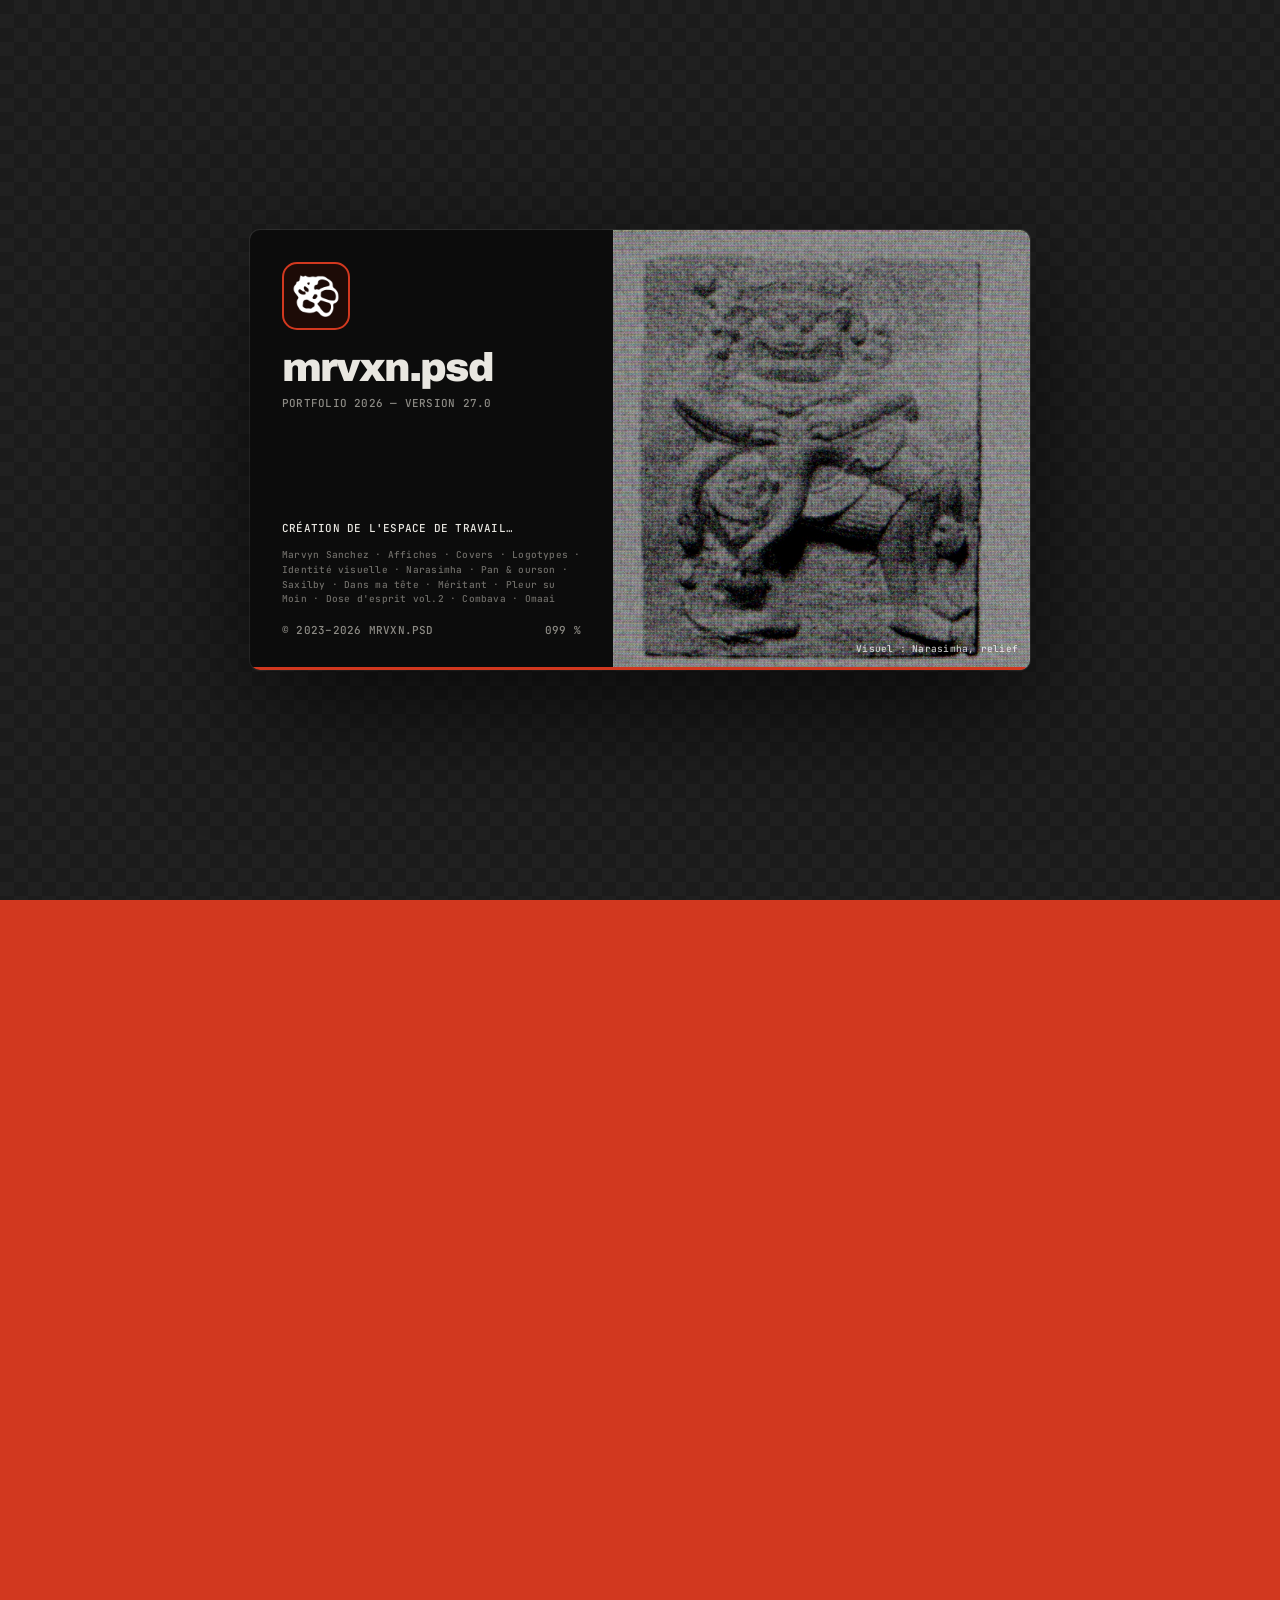
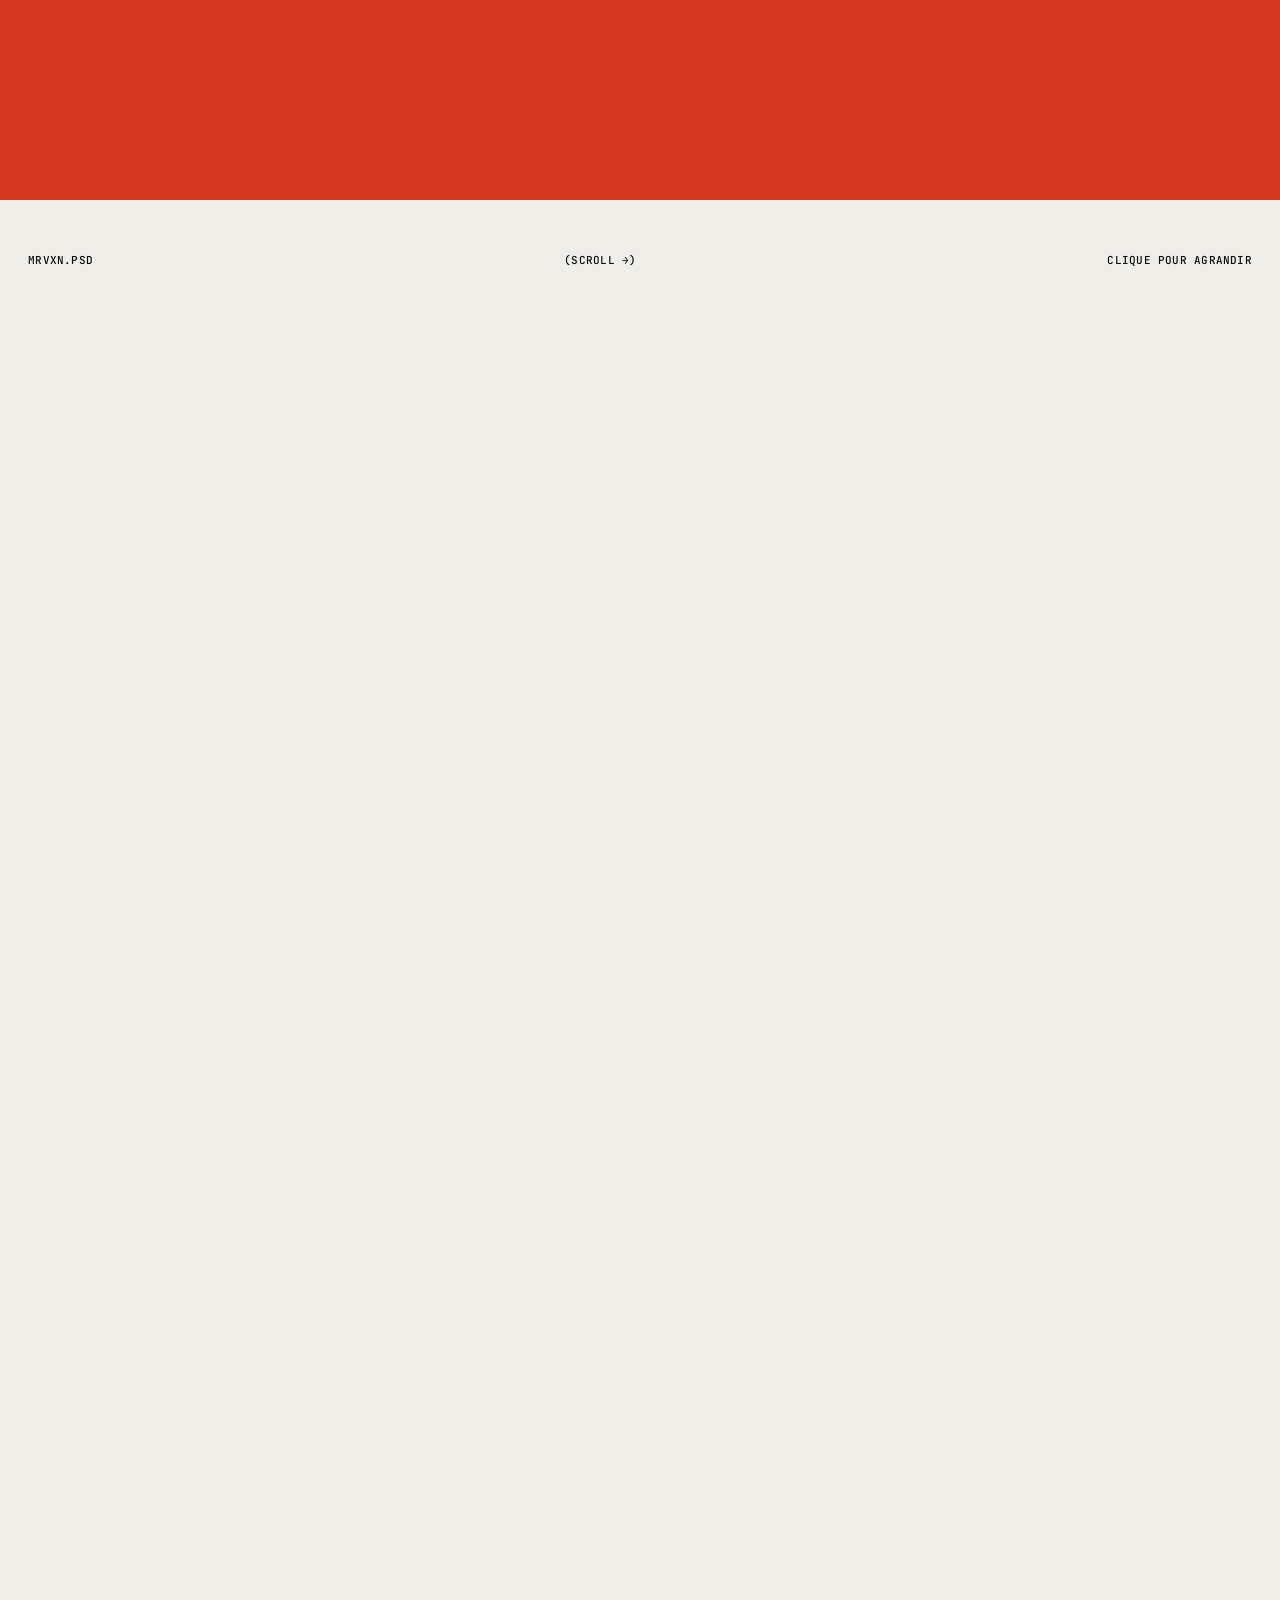
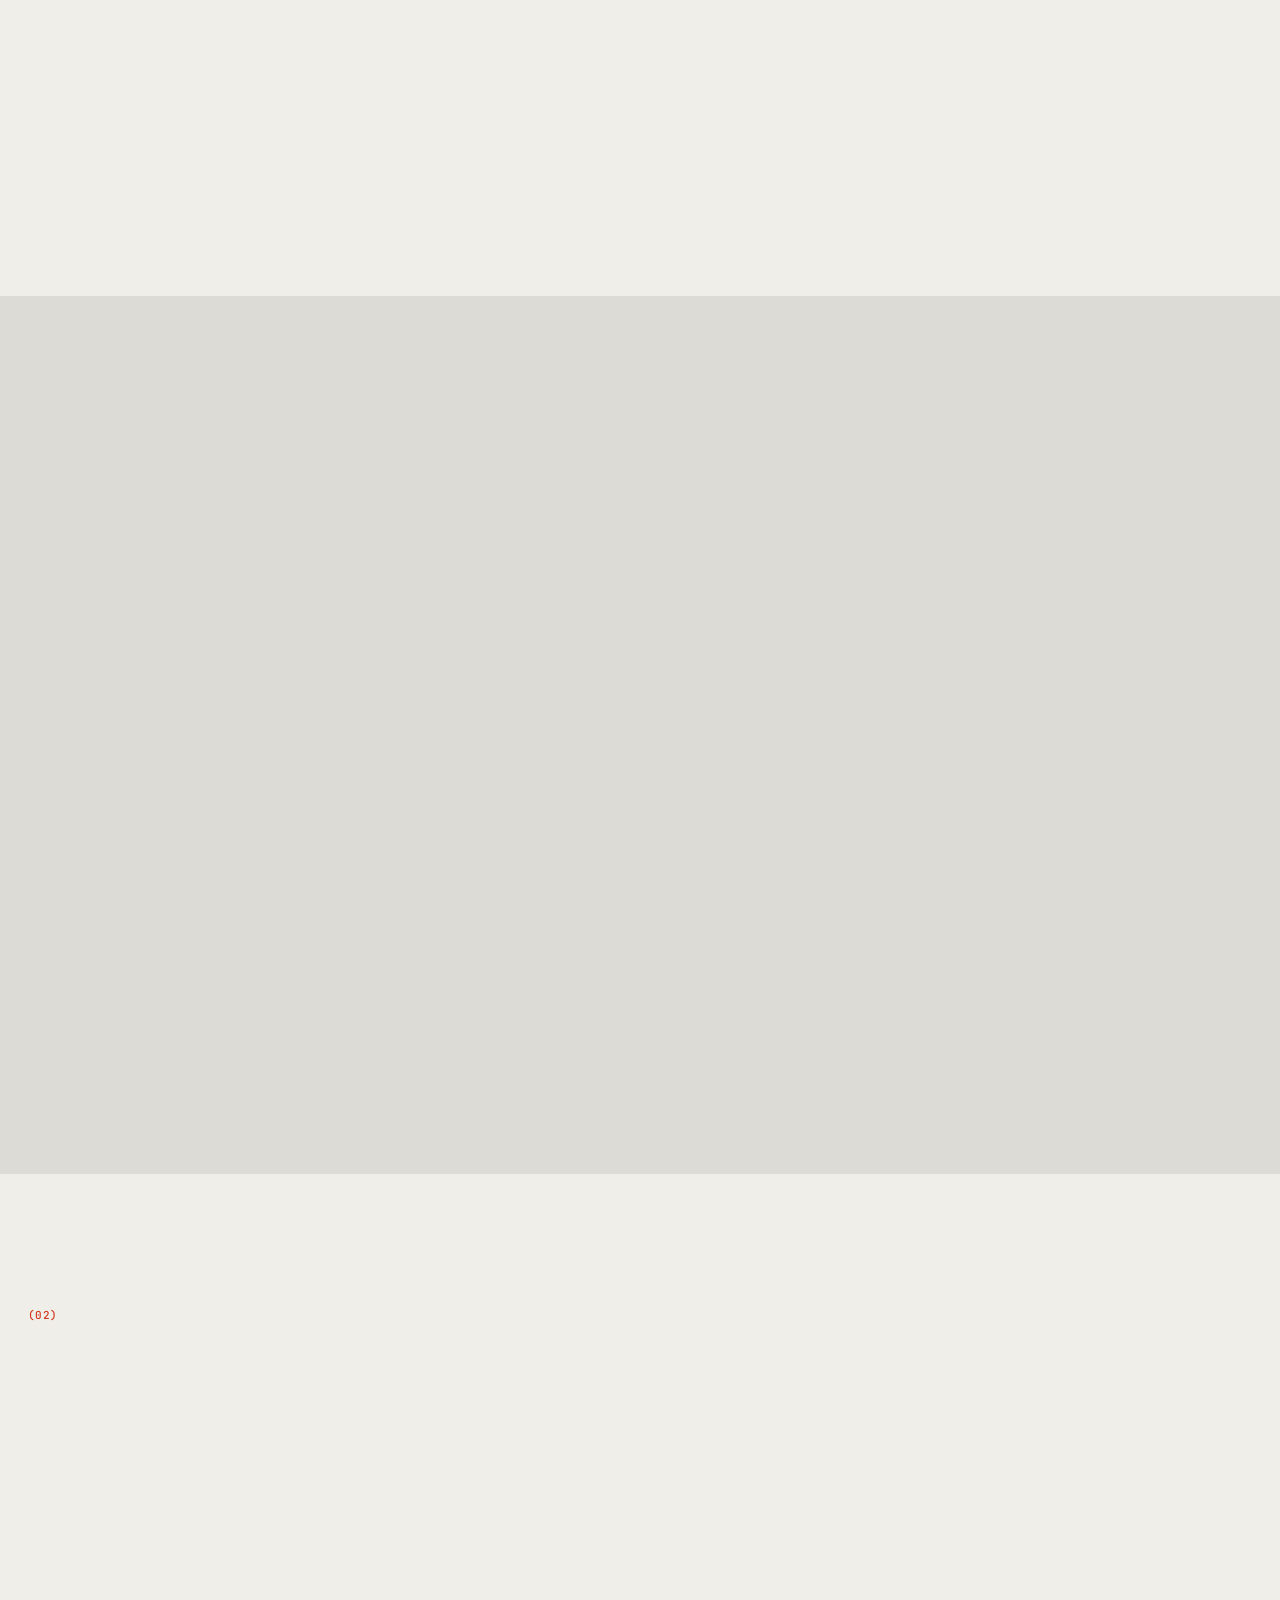
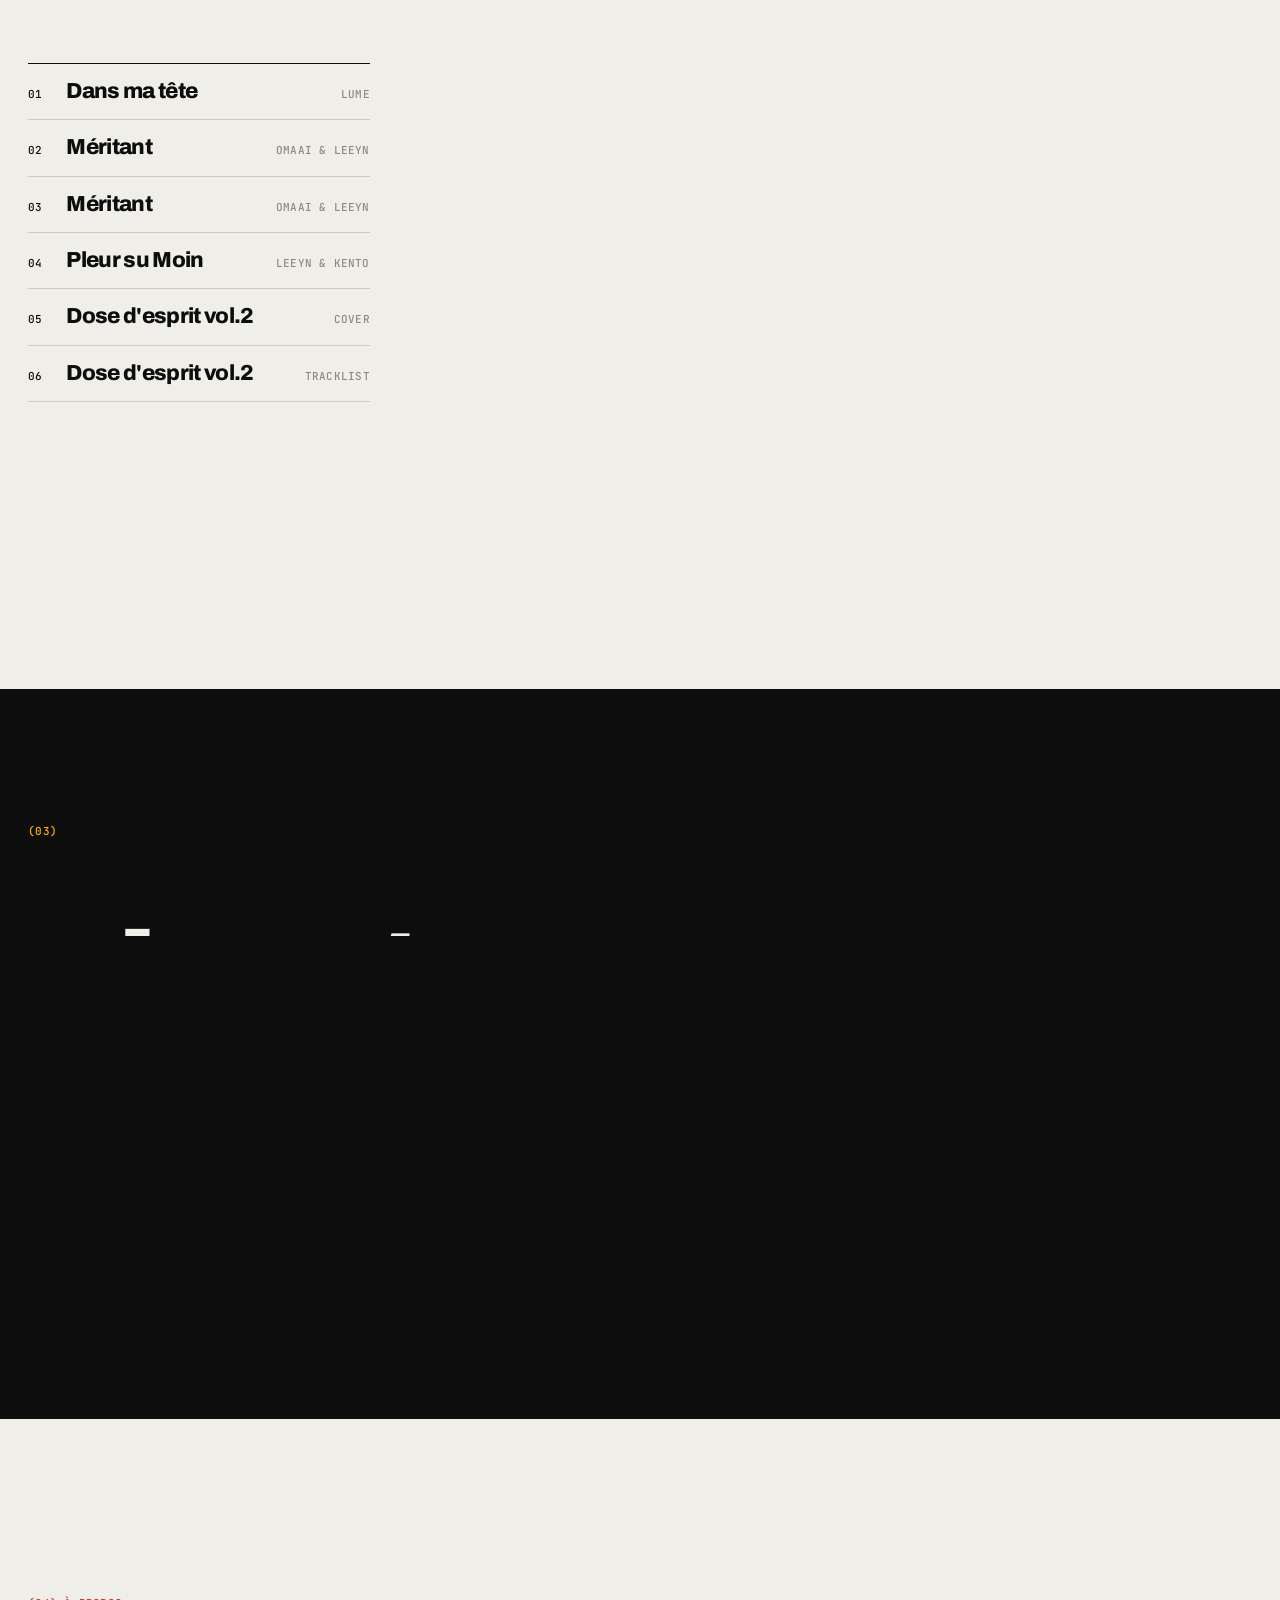
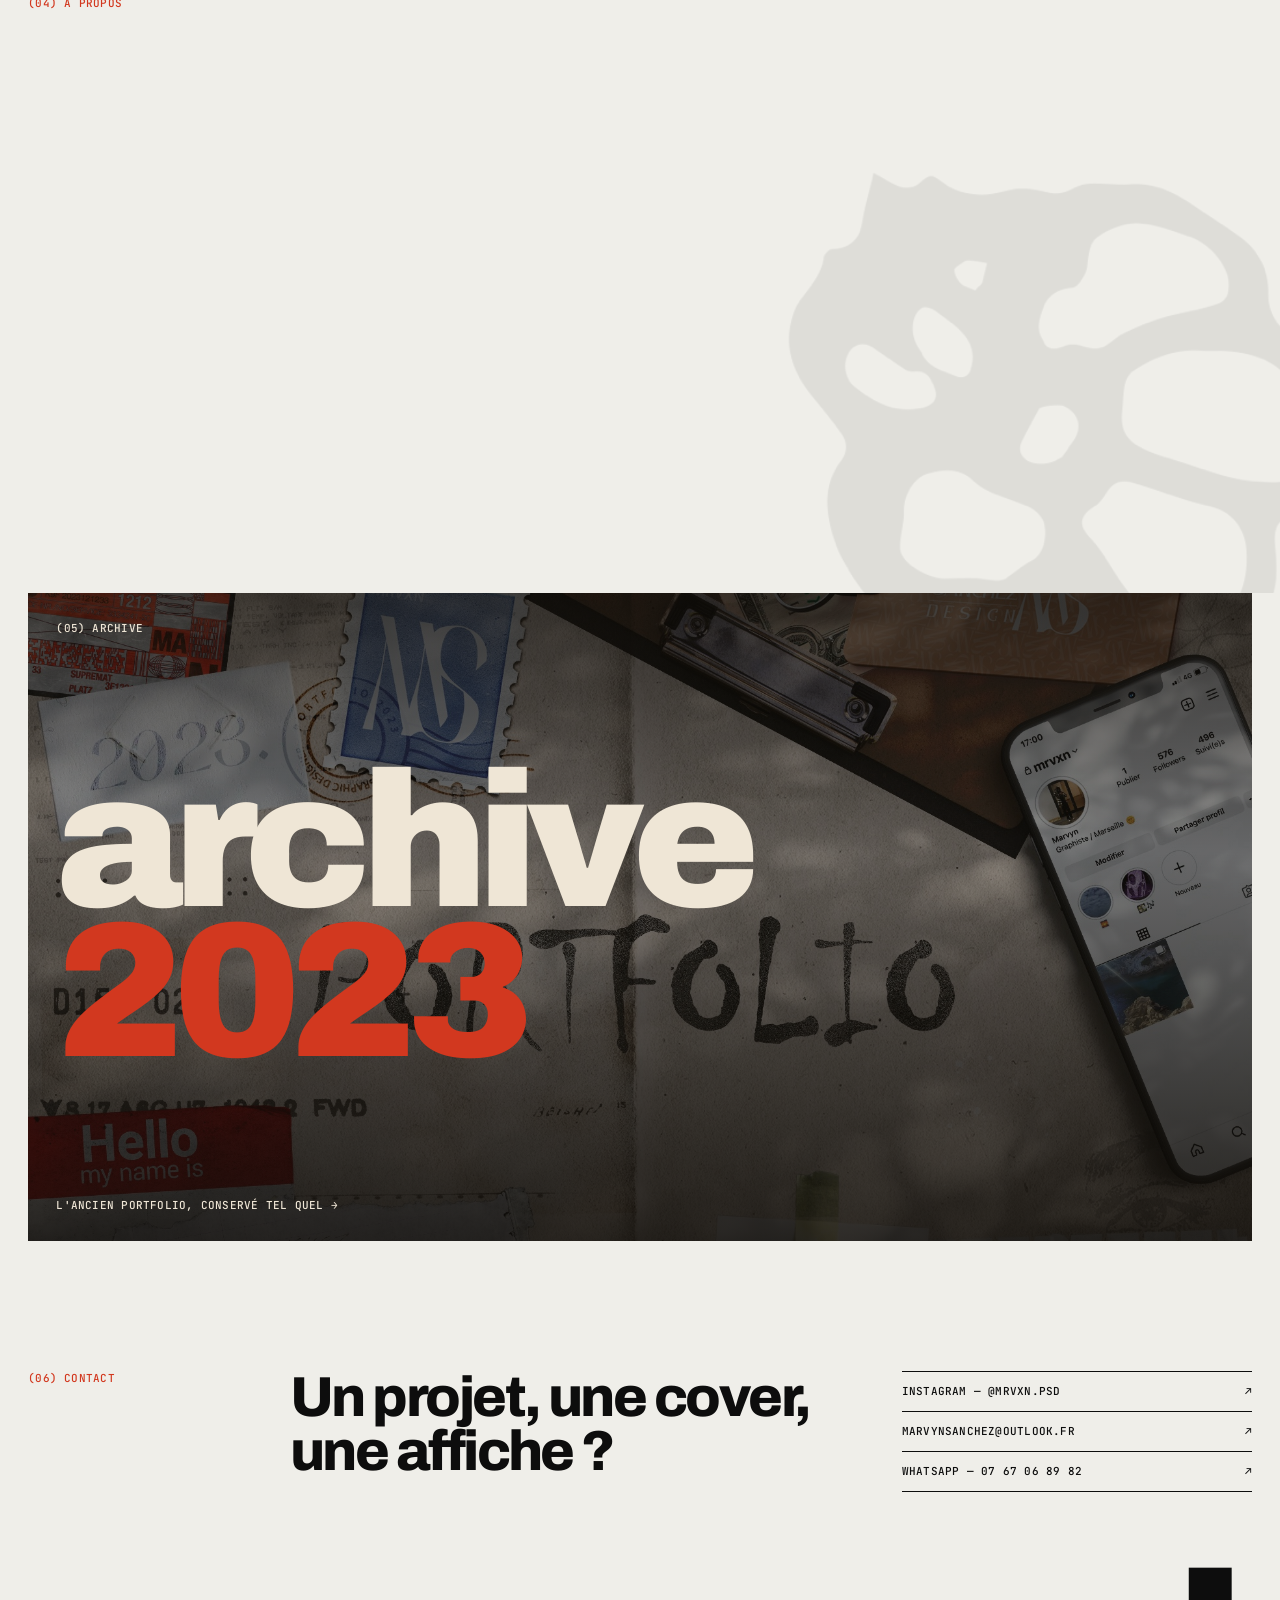
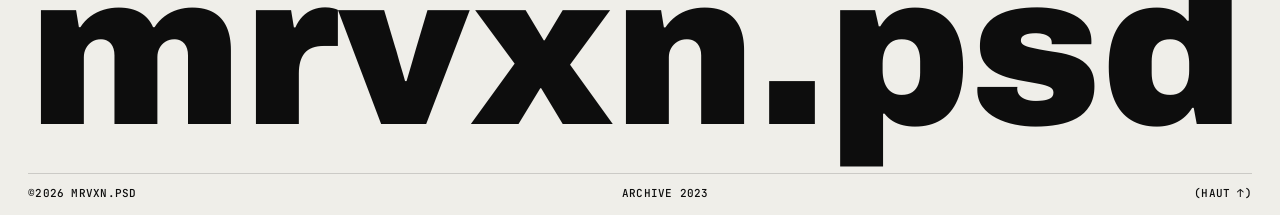
==== commit e5918fff: "Add files via upload" ====
--- a/index.html
+++ b/index.html
@@ -15,12 +15,20 @@
 
 <!-- LOADER -->
 <div class="loader" aria-hidden="true">
-  <div class="loader__top"><span>mrvxn.psd</span><span>(ouverture du fichier)</span><span>portfolio_2026.psd</span></div>
-  <div class="loader__mark"><img src="assets/logos/logo-noir.png" alt=""></div>
-  <div class="loader__bottom">
-    <span class="loader__label">Chargement des calques</span>
+  <div class="splash">
+    <div class="splash__info">
+      <div class="splash__icon"><img src="assets/logos/logo-noir.png" alt=""></div>
+      <div class="splash__name">mrvxn.psd</div>
+      <div class="splash__ver">Portfolio 2026 — version 27.0</div>
+      <div class="splash__status"><span class="loader__label">Initialisation…</span></div>
+      <div class="splash__credits">Marvyn Sanchez · Affiches · Covers · Logotypes · Identité visuelle · Narasimha · Pan &amp; ourson · Saxilby · Dans ma tête · Méritant · Pleur su Moin · Dose d'esprit vol.2 · Combava · Omaai</div>
+      <div class="splash__foot"><span>© 2023–2026 mrvxn.psd</span><span class="loader__count">000</span></div>
+    </div>
+    <div class="splash__art">
+      <img src="assets/affiches/scan-narasimha-relief.jpg" alt="">
+      <span>Visuel : Narasimha, relief</span>
+    </div>
     <span class="loader__bar"><i></i></span>
-    <span class="loader__count">000</span>
   </div>
 </div>
 <div class="curtain" aria-hidden="true"></div>
--- a/css/style.css
+++ b/css/style.css
@@ -36,15 +36,27 @@
 .in .w>i,.w.in>i{transform:none}
 
 /* ---------- loader ---------- */
-.loader{position:fixed;inset:0;z-index:100;background:var(--ink);color:var(--bg);display:flex;flex-direction:column;justify-content:space-between;padding:var(--pad);transition:clip-path 1s var(--ease-io);clip-path:inset(0)}
-.loader.done{clip-path:inset(0 0 100% 0)}
-.loader__top{display:flex;justify-content:space-between;gap:12px}
-.loader__mark{align-self:center;width:min(34vw,220px);aspect-ratio:1;display:grid;place-items:center}
-.loader__mark img{width:100%;filter:invert(1);animation:spin 6s linear infinite, pulse 1.6s var(--ease-io) infinite alternate}
-.loader__bottom{display:grid;grid-template-columns:auto 1fr auto;gap:16px;align-items:center}
-.loader__bar{height:1px;background:rgba(255,255,255,.25);position:relative}
+.loader{position:fixed;inset:0;z-index:100;color:#e9e7e1;display:grid;place-items:center;padding:var(--pad);background:#1b1b1b repeating-conic-gradient(rgba(255,255,255,.025) 0 25%,transparent 0 50%) 0 0/28px 28px;transition:opacity .7s var(--ease),visibility .7s}
+.loader.done{opacity:0;visibility:hidden}
+.loader.done .splash{transform:scale(.96);opacity:0}
+.splash{position:relative;display:grid;grid-template-columns:1fr 1.15fr;width:min(780px,100%);min-height:min(440px,70vh);background:#0c0c0c;border-radius:10px;overflow:hidden;box-shadow:0 40px 120px rgba(0,0,0,.65),0 0 0 1px rgba(255,255,255,.09);animation:splashIn .8s var(--ease) both;transition:transform .5s var(--ease),opacity .4s}
+@keyframes splashIn{from{opacity:0;transform:scale(.94) translateY(14px)}}
+.splash__info{display:flex;flex-direction:column;padding:clamp(20px,3vw,32px);min-width:0}
+.splash__icon{width:68px;height:68px;border-radius:15px;border:2px solid var(--red);background:#1d0b07;display:grid;place-items:center}
+.splash__icon img{width:74%;filter:invert(1);animation:spin 7s linear infinite}
+.splash__name{font-family:var(--display);font-weight:900;font-size:clamp(28px,3.6vw,40px);letter-spacing:-.045em;line-height:1;text-transform:none;margin-top:18px}
+.splash__ver{color:#8d8b85;margin-top:8px}
+.splash__status{margin-top:auto;padding-top:28px;min-height:1.4em}
+.splash__credits{color:#6f6d68;font-size:9.5px;line-height:1.55;text-transform:none;margin-top:12px}
+.splash__foot{display:flex;justify-content:space-between;color:#8d8b85;margin-top:16px}
+.splash__art{position:relative;min-height:180px;background:#2a2a2a}
+.splash__art img{position:absolute;inset:0;width:100%;height:100%;object-fit:cover;animation:artIn 3s var(--ease) both}
+@keyframes artIn{from{transform:scale(1.14)}}
+.splash__art span{position:absolute;right:12px;bottom:14px;font-size:9.5px;color:rgba(255,255,255,.75);text-transform:none}
+.loader__bar{position:absolute;left:0;right:0;bottom:0;height:3px;background:rgba(255,255,255,.08)}
 .loader__bar i{position:absolute;inset:0;background:var(--red);transform-origin:left;transform:scaleX(0)}
-.loader__count{font-family:var(--display);font-weight:900;font-size:clamp(48px,9vw,140px);line-height:.8;letter-spacing:-.05em;font-variant-numeric:tabular-nums}
+.loader__count{font-variant-numeric:tabular-nums}
+@media (max-width:620px){.splash{grid-template-columns:1fr}.splash__art{order:-1;min-height:150px}}
 @keyframes spin{to{rotate:360deg}}
 @keyframes pulse{from{scale:.82}to{scale:1.05}}
 
